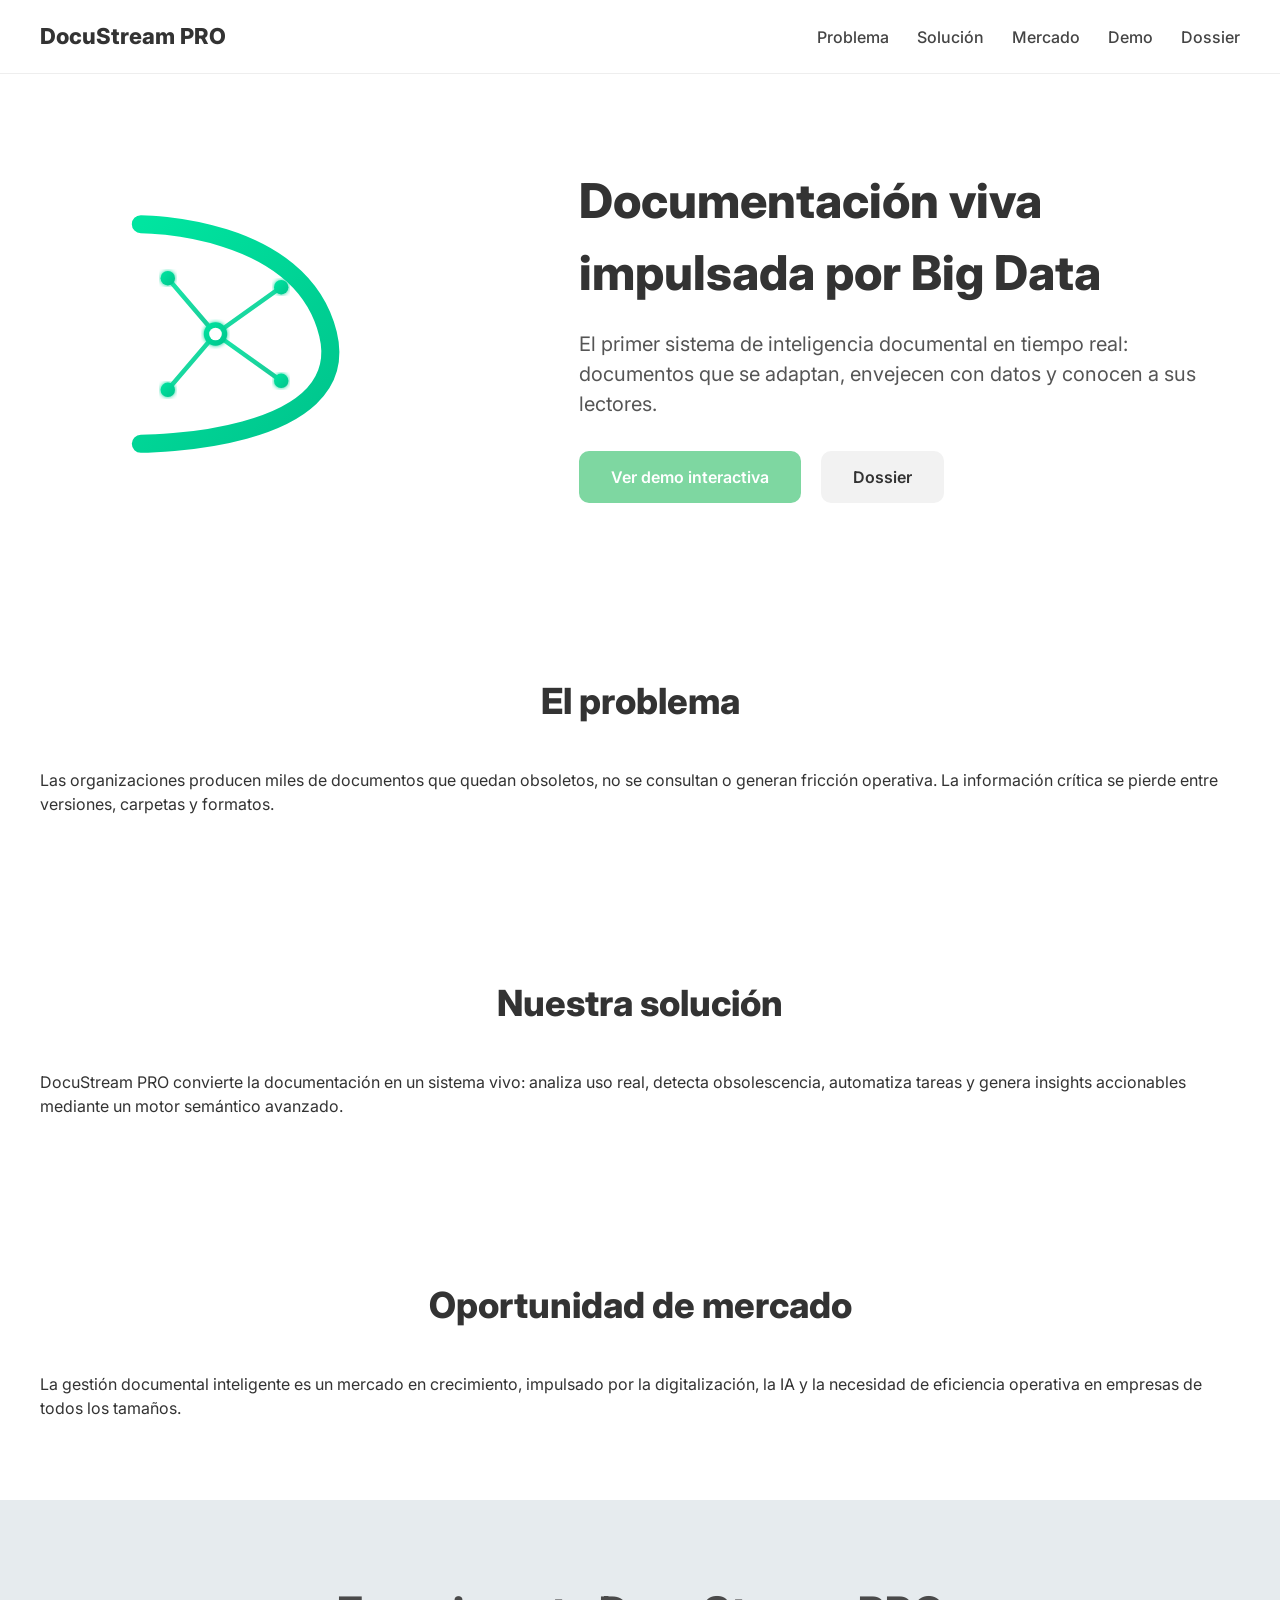
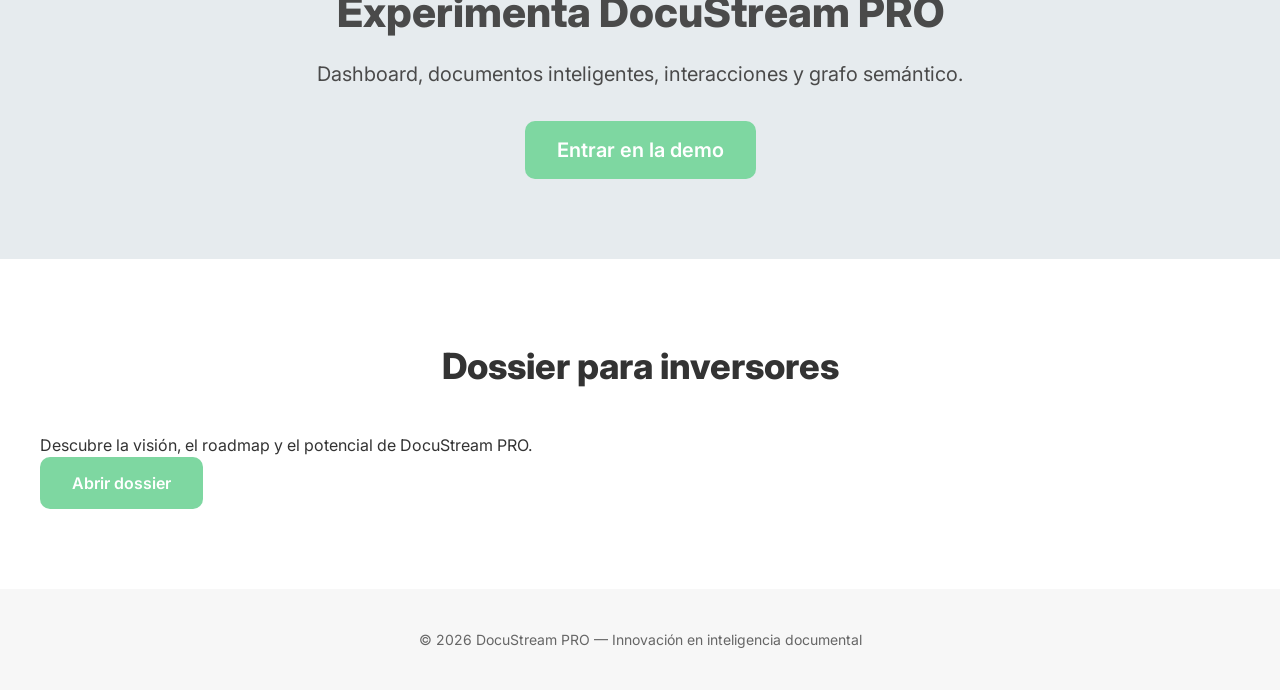
==== index.html @ 363b88bb "Update index.html" ====
<!DOCTYPE html>
<html lang="es">
<head>
    <meta property="og:image" content="https://marisalozan-dev.github.io/docustream-web/assets/images/og-docustream.png">
    <meta property="og:title" content="Documentación viva impulsada por Big Data">
    <meta property="og:description" content="Sistema conceptual que combina Big Data, grafos semánticos y análisis de comportamiento lector.">
    <meta property="og:type" content="website">

    <meta charset="UTF-8">
    <meta name="viewport" content="width=device-width, initial-scale=1.0">
    <title>DocuStream PRO – Inteligencia Documental en Tiempo Real</title>

    <link href="https://fonts.googleapis.com/css2?family=Inter:wght@300;400;500;600;700;800&display=swap" rel="stylesheet">
    <link rel="stylesheet" href="assets/css/style-landing.css">
</head>

<body>

    <!-- ====================== HEADER ====================== -->
    <header class="header">
        <div class="logo">DocuStream PRO</div>
        <nav class="nav">
            <a href="#problema">Problema</a>
            <a href="#solucion">Solución</a>
            <a href="#mercado">Mercado</a>
            <a href="#demo">Demo</a>
            <a href="#dossier">Dossier</a>
        </nav>
    </header>

    <!-- ====================== HERO ====================== -->
    <section class="hero">
        <div class="hero-visual fade-in">
            <img src="assets/images/logo-dark.svg" alt="DocuStream PRO Logo" class="hero-logo">
        </div>
        <div class="hero-content fade-in">
            <h1>Documentación viva impulsada por Big Data</h1>
            <p>
                El primer sistema de inteligencia documental en tiempo real:
                documentos que se adaptan, envejecen con datos y conocen a sus lectores.
            </p>
            <div class="hero-buttons">
                <a href="demo.html" class="btn-primary">Ver demo interactiva</a>
                <a href="dossier.html" class="btn-secondary">Dossier</a>
            </div>
        </div>
    </section>

    <!-- ====================== PROBLEMA ====================== -->
    <section id="problema">
        <h2 class="section-title">El problema</h2>
        <p>
            Las organizaciones producen miles de documentos que quedan obsoletos,
            no se consultan o generan fricción operativa. La información crítica
            se pierde entre versiones, carpetas y formatos.
        </p>
    </section>

    <!-- ====================== SOLUCIÓN ====================== -->
    <section id="solucion">
        <h2 class="section-title">Nuestra solución</h2>
        <p>
            DocuStream PRO convierte la documentación en un sistema vivo:
            analiza uso real, detecta obsolescencia, automatiza tareas y genera
            insights accionables mediante un motor semántico avanzado.
        </p>
    </section>

    <!-- ====================== MERCADO ====================== -->
    <section id="mercado">
        <h2 class="section-title">Oportunidad de mercado</h2>
        <p>
            La gestión documental inteligente es un mercado en crecimiento,
            impulsado por la digitalización, la IA y la necesidad de eficiencia
            operativa en empresas de todos los tamaños.
        </p>
    </section>

    <!-- ====================== CTA ====================== -->
    <section class="cta-pro" id="demo">
        <h2>Experimenta DocuStream PRO</h2>
        <p>Dashboard, documentos inteligentes, interacciones y grafo semántico.</p>
        <a href="demo.html" class="btn-primary">Entrar en la demo</a>
    </section>

    <!-- ====================== DOSSIER ====================== -->
    <section id="dossier">
        <h2 class="section-title">Dossier para inversores</h2>
        <p>Descubre la visión, el roadmap y el potencial de DocuStream PRO.</p>
        <a href="dossier.html" class="btn-primary">Abrir dossier</a>
    </section>

    <!-- ====================== FOOTER ====================== -->
    <footer class="footer">
        © 2026 DocuStream PRO — Innovación en inteligencia documental
    </footer>

</body>
</html>
---- assets/css/style-landing.css ----
/* =========================================================
   RESET + BASE
   ========================================================= */

* {
    margin: 0;
    padding: 0;
    box-sizing: border-box;
}

body {
    font-family: 'Inter', sans-serif;
    color: #333;
    background: #fff;
    line-height: 1.5;
}

img, svg {
    max-width: 100%;
    height: auto;
    display: block;
}

a {
    text-decoration: none;
    color: inherit;
}



/* =========================================================
   HEADER
   ========================================================= */

.header {
    width: 100%;
    padding: 20px 40px;
    display: flex;
    justify-content: space-between;
    align-items: center;
    background: #ffffff;
    position: sticky;
    top: 0;
    z-index: 10;
    border-bottom: 1px solid #eee;
}

.logo {
    font-size: 22px;
    font-weight: 800;
    color: #333;
}

.nav {
    display: flex;
    gap: 28px;
}

.nav a {
    font-size: 16px;
    font-weight: 500;
    color: #444;
    transition: 0.2s ease;
}

.nav a:hover {
    color: #7ED7A1;
}



/* =========================================================
   BOTONES
   ========================================================= */

.btn-primary {
    background: #7ED7A1;
    color: #fff;
    padding: 14px 32px;
    border-radius: 10px;
    font-weight: 600;
    display: inline-block;
    transition: 0.2s ease;
}

.btn-primary:hover {
    background: #6ac48f;
}

.btn-secondary {
    background: #f2f2f2;
    color: #333;
    padding: 14px 32px;
    border-radius: 10px;
    font-weight: 600;
    display: inline-block;
    transition: 0.2s ease;
}

.btn-secondary:hover {
    background: #e6e6e6;
}



/* ========================= HERO ========================= */

.hero {
    display: flex;
    align-items: center;
    justify-content: space-between;
    gap: 60px;
    padding: 80px 40px;
    position: relative;
}

/* LOGO A LA IZQUIERDA */
.hero-visual {
    width: 42%;
    display: flex;
    justify-content: flex-start;
    align-items: center;
}

/* CONTROL DEL TAMAÑO DEL LOGO */
.hero-logo {
    width: 100%;
    max-width: 360px;
    height: auto;
    display: block;
}

/* TEXTO A LA DERECHA */
.hero-content {
    width: 58%;
}

.hero-content h1 {
    font-size: 48px;
    font-weight: 800;
    margin-bottom: 20px;
}

.hero-content p {
    font-size: 20px;
    margin-bottom: 32px;
    color: #555;
}

.hero-buttons {
    display: flex;
    gap: 20px;
}

/* ========================= FADE-IN SUAVE ========================= */

.fade-in {
    opacity: 0;
    transform: translateY(20px);
    animation: fadeInUp 1.2s ease-out forwards;
}

@keyframes fadeInUp {
    to {
        opacity: 1;
        transform: translateY(0);
    }
}

/* ========================= RESPONSIVE ========================= */

@media (max-width: 900px) {
    .hero {
        flex-direction: column;
        text-align: center;
        gap: 40px;
    }

    .hero-visual,
    .hero-content {
        width: 100%;
    }

    .hero-logo {
        max-width: 260px;
        margin: 0 auto;
    }
}


/* ========================= FADE-IN SUAVE ========================= */

.fade-in {
    opacity: 0;
    transform: translateY(20px);
    animation: fadeInUp 1.2s ease-out forwards;
}

@keyframes fadeInUp {
    to {
        opacity: 1;
        transform: translateY(0);
    }
}

/* ========================= RESPONSIVE ========================= */

@media (max-width: 900px) {
    .hero {
        flex-direction: column;
        text-align: center;
        gap: 40px;
    }

    .hero-visual,
    .hero-content {
        width: 100%;
    }

    .hero-logo {
        max-width: 260px;
        margin: 0 auto;
    }
}


/* ========================= FADE-IN SUAVE ========================= */

.fade-in {
    opacity: 0;
    transform: translateY(20px);
    animation: fadeInUp 1.2s ease-out forwards;
}

@keyframes fadeInUp {
    to {
        opacity: 1;
        transform: translateY(0);
    }
}

/* ========================= RESPONSIVE ========================= */

@media (max-width: 900px) {
    .hero {
        flex-direction: column;
        text-align: center;
        gap: 40px;
    }

    .hero-visual,
    .hero-content {
        width: 100%;
    }

    .hero-logo {
        max-width: 260px;
        margin: 0 auto;
    }
}




/* =========================================================
   SECCIONES GENERALES
   ========================================================= */

section {
    padding: 80px 40px;
}

.section-title {
    font-size: 36px;
    font-weight: 800;
    text-align: center;
    margin-bottom: 40px;
}



/* =========================================================
   CTA PRO — Sección limpia, centrada y sin solapamientos
   ========================================================= */

.cta-pro {
    text-align: center;
    padding: 80px 20px;
    background: #E6EBEE;
}

.cta-pro h2 {
    font-size: 42px;
    font-weight: 800;
    color: #4A4A4A;
    margin-bottom: 16px;
}

.cta-pro p {
    font-size: 20px;
    color: #4A4A4A;
    margin-bottom: 32px;
    line-height: 1.5;
}

.cta-pro .btn-primary {
    display: inline-block;
    padding: 14px 32px;
    font-size: 20px;
    border-radius: 10px;
    background: #7ED7A1;
    color: #fff;
    font-weight: 600;
}

.cta-pro .btn-primary:hover {
    background: #6ac48f;
}



/* =========================================================
   FOOTER
   ========================================================= */

.footer {
    text-align: center;
    padding: 40px;
    background: #f7f7f7;
    color: #666;
    font-size: 14px;
}



/* =========================================================
   RESPONSIVE GENERAL
   ========================================================= */

@media (max-width: 900px) {

    .header {
        padding: 20px;
    }

    .nav {
        gap: 18px;
    }

    .hero {
        flex-direction: column;
        text-align: center;
        gap: 20px;
        padding: 60px 20px;
    }

    .hero-content,
    .hero-visual {
        width: 100%;
    }

    .hero-content h1 {
        font-size: 36px;
    }

    .hero-content p {
        font-size: 18px;
    }

    .hero-buttons {
        flex-direction: column;
        gap: 16px;
    }

    .hero-visual svg {
        max-width: 80%;
        margin: 0 auto;
    }

    section {
        padding: 60px 20px;
    }

    .cta-pro h2 {
        font-size: 34px;
    }

    .cta-pro p {
        font-size: 18px;
    }

    .cta-pro .btn-primary {
        font-size: 18px;
        padding: 12px 28px;
    }
}
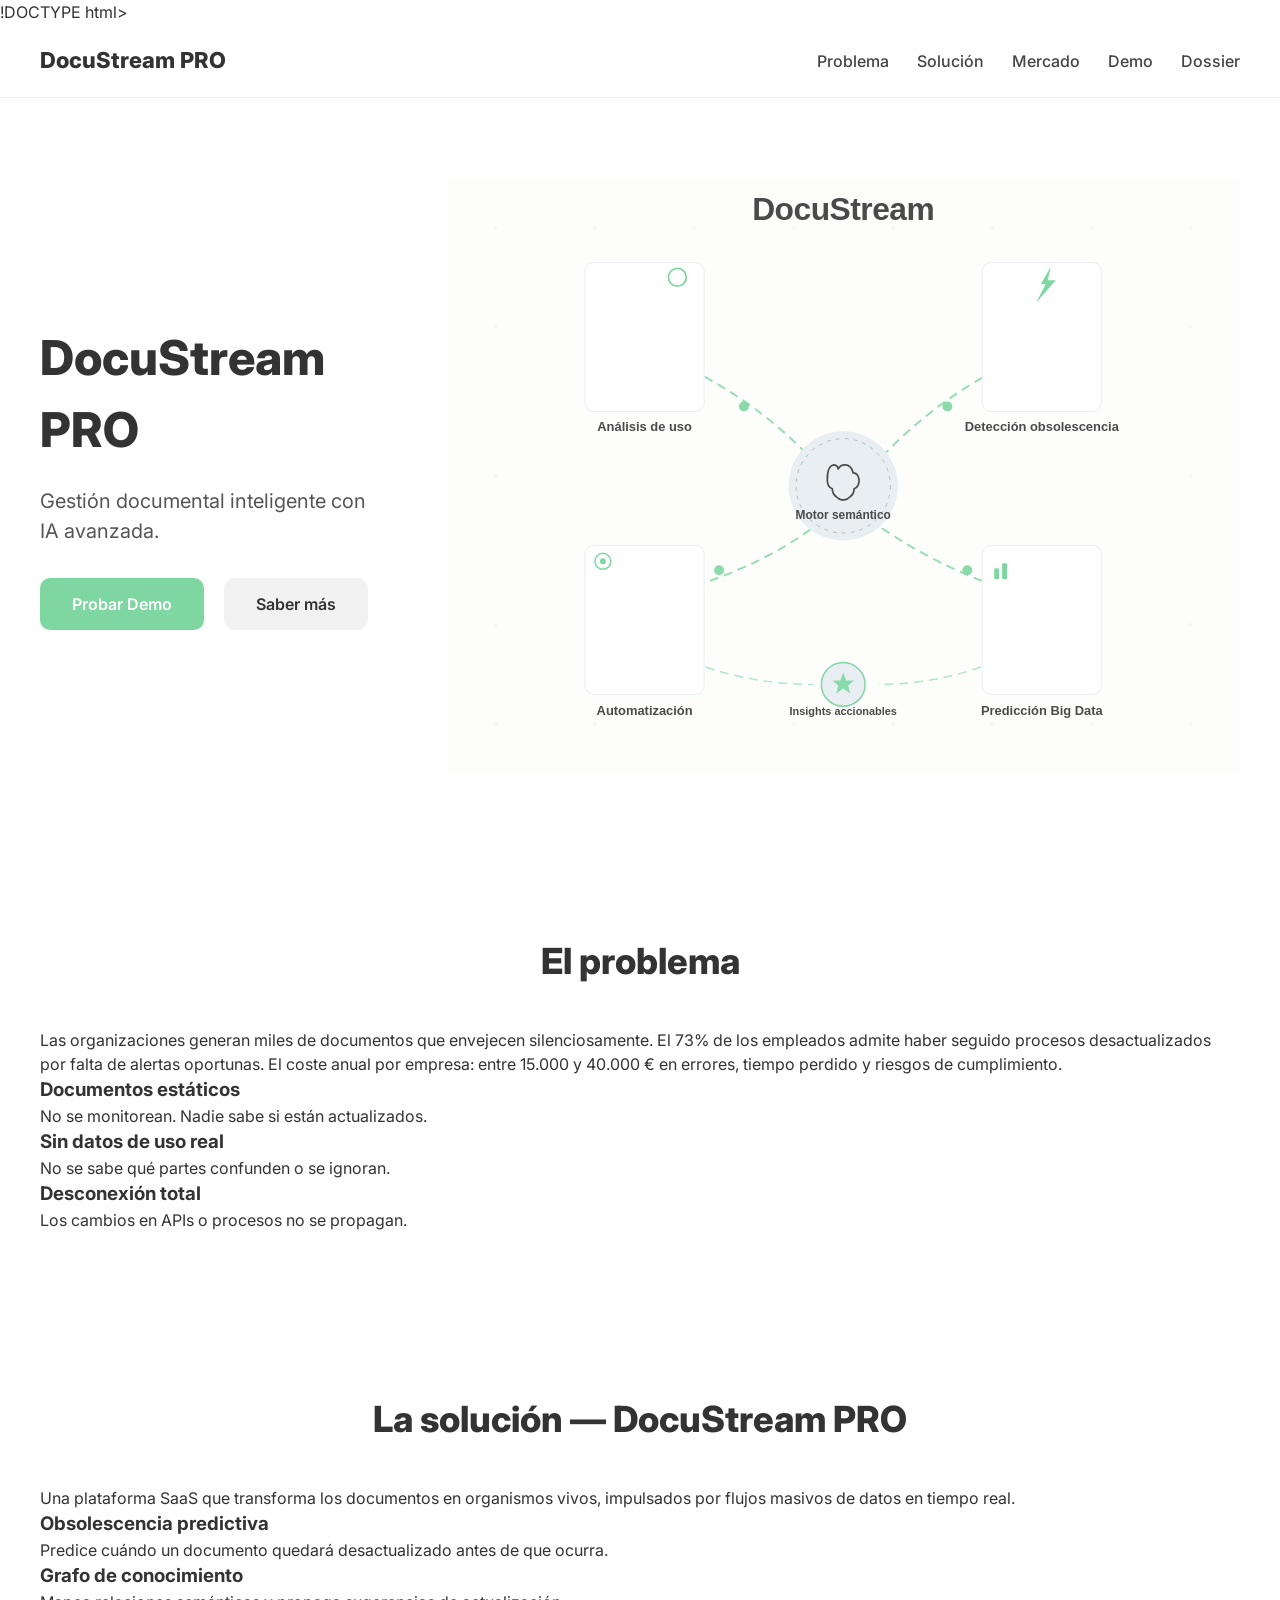
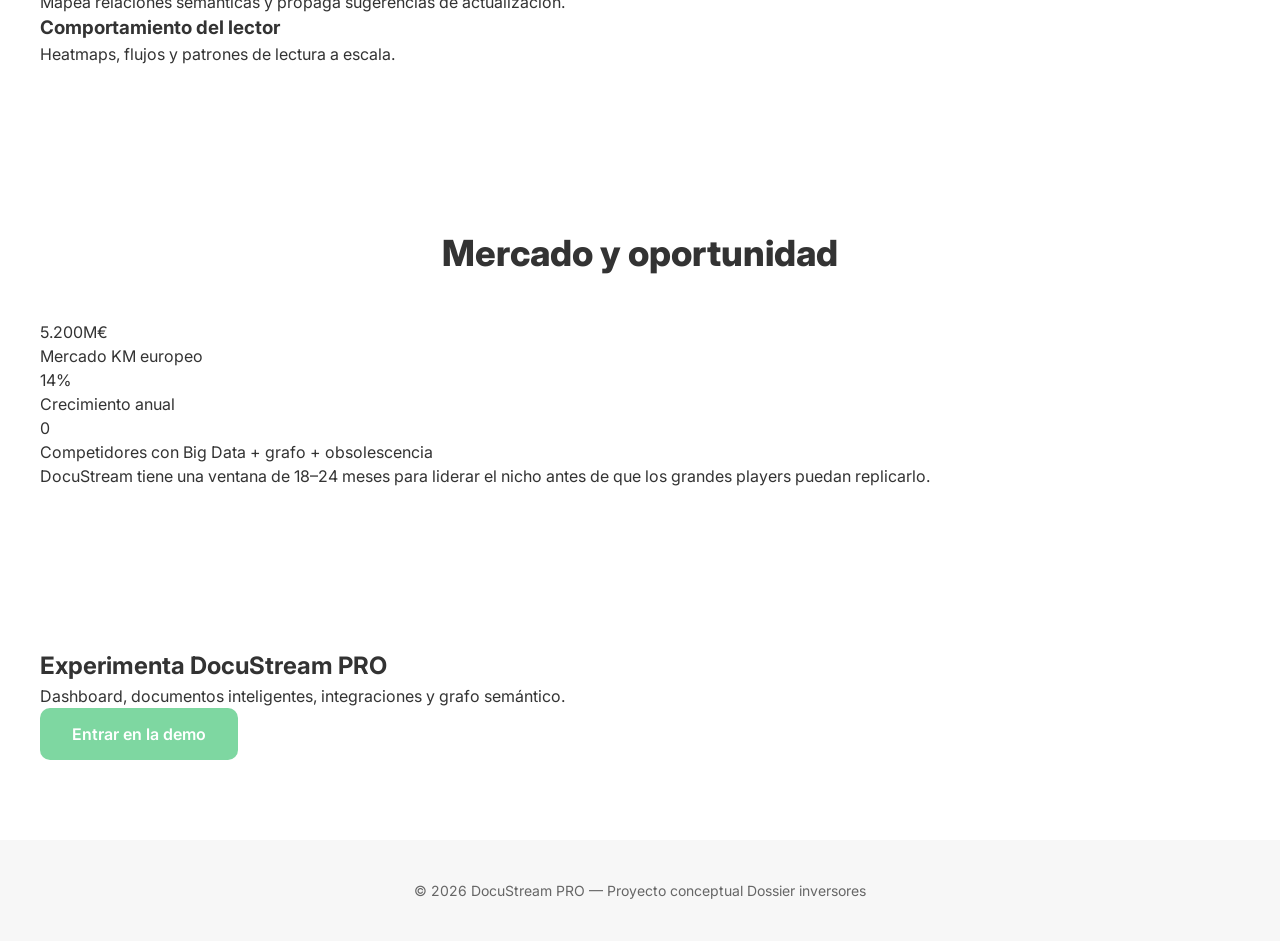
==== commit 24049c67: "Update index.html" ====
--- a/index.html
+++ b/index.html
@@ -1,99 +1,137 @@
-<!DOCTYPE html>
+!DOCTYPE html>
 <html lang="es">
 <head>
+    <meta charset="UTF-8">
+    <meta name="viewport" content="width=device-width, initial-scale=1.0">
     <meta property="og:image" content="https://marisalozan-dev.github.io/docustream-web/assets/images/og-docustream.png">
     <meta property="og:title" content="Documentación viva impulsada por Big Data">
     <meta property="og:description" content="Sistema conceptual que combina Big Data, grafos semánticos y análisis de comportamiento lector.">
     <meta property="og:type" content="website">
-
-    <meta charset="UTF-8">
-    <meta name="viewport" content="width=device-width, initial-scale=1.0">
-    <title>DocuStream PRO – Inteligencia Documental en Tiempo Real</title>
-
-    <link href="https://fonts.googleapis.com/css2?family=Inter:wght@300;400;500;600;700;800&display=swap" rel="stylesheet">
+    <title>DocuStream PRO — Inteligencia Documental en Tiempo Real</title>
     <link rel="stylesheet" href="assets/css/style-landing.css">
+    <link href="https://fonts.googleapis.com/css2?family=Inter:wght@300;400;500;600;700&display=swap" rel="stylesheet">
+    <style>
+        .hero-visual svg { width:100%;height:auto;max-width:700px; }
+        @keyframes dash { to { stroke-dashoffset:-80; } }
+        @keyframes float { 0%,100%{transform:translateY(0)} 50%{transform:translateY(-15px)} }
+        .flow-line { stroke-dasharray:18 12;animation:dash 2s linear infinite; }
+        .floating { animation:float 4s ease-in-out infinite; }
+    </style>
 </head>
-
 <body>
 
-    <!-- ====================== HEADER ====================== -->
-    <header class="header">
-        <div class="logo">DocuStream PRO</div>
-        <nav class="nav">
-            <a href="#problema">Problema</a>
-            <a href="#solucion">Solución</a>
-            <a href="#mercado">Mercado</a>
-            <a href="#demo">Demo</a>
-            <a href="#dossier">Dossier</a>
-        </nav>
-    </header>
+<header class="header">
+    <div class="logo">DocuStream PRO</div>
+    <nav class="nav">
+        <a href="#problema">Problema</a>
+        <a href="#solucion">Solución</a>
+        <a href="#mercado">Mercado</a>
+        <a href="#demo">Demo</a>
+        <a href="dossier.html" class="btn-outline">Dossier</a>
+    </nav>
+</header>
 
-    <!-- ====================== HERO ====================== -->
-    <section class="hero">
-        <div class="hero-visual fade-in">
-            <img src="assets/images/logo-dark.svg" alt="DocuStream PRO Logo" class="hero-logo">
+<section class="hero">
+    <div class="hero-content">
+        <h1>DocuStream PRO</h1>
+        <p class="hero-subtitle">Gestión documental inteligente con IA avanzada.</p>
+        <div class="hero-buttons">
+            <a href="demo.html" class="btn-primary">Probar Demo</a>
+            <a href="#features" class="btn-secondary">Saber más</a>
         </div>
-        <div class="hero-content fade-in">
-            <h1>Documentación viva impulsada por Big Data</h1>
-            <p>
-                El primer sistema de inteligencia documental en tiempo real:
-                documentos que se adaptan, envejecen con datos y conocen a sus lectores.
-            </p>
-            <div class="hero-buttons">
-                <a href="demo.html" class="btn-primary">Ver demo interactiva</a>
-                <a href="dossier.html" class="btn-secondary">Dossier</a>
-            </div>
-        </div>
-    </section>
+    </div>
+    <div class="hero-image">
+        <svg width="1600" height="1200" viewBox="0 0 1600 1200" xmlns="http://www.w3.org/2000/svg" role="img">
+            <title>Flujo Documental Inteligente – DocuStream</title>
+            <rect width="1600" height="1200" fill="#FDFDFB"/>
+            <g opacity=".06">
+                <circle cx="100" cy="100" r="4" fill="#7ED7A1"/><circle cx="300" cy="100" r="4" fill="#7ED7A1"/><circle cx="500" cy="100" r="4" fill="#7ED7A1"/><circle cx="700" cy="100" r="4" fill="#7ED7A1"/><circle cx="900" cy="100" r="4" fill="#7ED7A1"/><circle cx="1100" cy="100" r="4" fill="#7ED7A1"/><circle cx="1300" cy="100" r="4" fill="#7ED7A1"/><circle cx="1500" cy="100" r="4" fill="#7ED7A1"/><circle cx="100" cy="300" r="4" fill="#7ED7A1"/><circle cx="1500" cy="300" r="4" fill="#7ED7A1"/><circle cx="100" cy="600" r="4" fill="#7ED7A1"/><circle cx="1500" cy="600" r="4" fill="#7ED7A1"/><circle cx="100" cy="900" r="4" fill="#7ED7A1"/><circle cx="300" cy="900" r="4" fill="#7ED7A1"/><circle cx="1300" cy="900" r="4" fill="#7ED7A1"/><circle cx="1500" cy="900" r="4" fill="#7ED7A1"/><circle cx="100" cy="1100" r="4" fill="#7ED7A1"/><circle cx="300" cy="1100" r="4" fill="#7ED7A1"/><circle cx="700" cy="1100" r="4" fill="#7ED7A1"/><circle cx="900" cy="1100" r="4" fill="#7ED7A1"/><circle cx="1100" cy="1100" r="4" fill="#7ED7A1"/><circle cx="1300" cy="1100" r="4" fill="#7ED7A1"/><circle cx="1500" cy="1100" r="4" fill="#7ED7A1"/>
+            </g>
+            <style>
+                @keyframes dash{to{stroke-dashoffset:-80}}
+                @keyframes float1{0%,100%{transform:translateY(0)}50%{transform:translateY(-16px)}}
+                @keyframes float2{0%,100%{transform:translateY(0)}50%{transform:translateY(-12px)}}
+                @keyframes float3{0%,100%{transform:translateY(0)}50%{transform:translateY(-20px)}}
+                @keyframes pulse{0%,100%{opacity:.65}50%{opacity:1}}
+                .flow{stroke-dasharray:18 12;animation:dash 2s linear infinite}
+                .flow2{stroke-dasharray:18 12;animation:dash 2.8s linear infinite}
+                .d1{animation:float1 3.8s ease-in-out infinite}
+                .d2{animation:float2 4.4s ease-in-out infinite 0.6s}
+                .d3{animation:float3 3.2s ease-in-out infinite 1.2s}
+                .d4{animation:float2 5s ease-in-out infinite 0.3s}
+                .d5{animation:float1 4.1s ease-in-out infinite 1.8s}
+                .pulse{animation:pulse 2.4s ease-in-out infinite}
+            </style>
+            <path class="flow" fill="none" stroke="#7ED7A1" stroke-width="4" opacity=".8" d="M 440 360 Q 620 440 740 570"/>
+            <path class="flow" fill="none" stroke="#7ED7A1" stroke-width="4" opacity=".8" d="M 1160 360 Q 990 440 870 570"/>
+            <path class="flow" fill="none" stroke="#7ED7A1" stroke-width="4" opacity=".8" d="M 780 670 Q 660 780 440 840"/>
+            <path class="flow" fill="none" stroke="#7ED7A1" stroke-width="4" opacity=".8" d="M 830 670 Q 970 780 1160 840"/>
+            <path class="flow2" fill="none" stroke="#7ED7A1" stroke-width="3" opacity=".6" d="M 440 950 Q 580 1020 740 1020"/>
+            <path class="flow2" fill="none" stroke="#7ED7A1" stroke-width="3" opacity=".6" d="M 1160 950 Q 1020 1020 870 1020"/>
+            <circle class="pulse" cx="600" cy="460" r="10" fill="#7ED7A1" opacity=".9"/>
+            <circle class="pulse" cx="1010" cy="460" r="10" fill="#7ED7A1" opacity=".9" style="animation-delay:.5s"/>
+            <circle class="pulse" cx="550" cy="790" r="10" fill="#7ED7A1" opacity=".9" style="animation-delay:1s"/>
+            <circle class="pulse" cx="1050" cy="790" r="10" fill="#7ED7A1" opacity=".9" style="animation-delay:1.5s"/>
+            <g class="d2"><circle cx="800" cy="620" r="110" fill="#E9EEF2"/><circle cx="800" cy="620" r="95" fill="none" stroke="#4A4A4A" stroke-width="2" stroke-dasharray="8 10" opacity=".3"/><path d="M768 608 Q768 580 780 578 Q788 578 790 586 Q794 578 804 578 Q816 578 820 594 Q830 594 832 608 Q832 622 822 626 Q822 636 814 642 Q806 650 800 648 Q794 650 786 642 Q778 636 778 626 Q768 622 768 608Z" fill="none" stroke="#4A4A4A" stroke-width="3.5" stroke-linejoin="round"/><text font-family="sans-serif" font-size="24" font-weight="600" fill="#4A4A4A" text-anchor="middle" x="800" y="686">Motor semántico</text></g>
+            <g class="d2" style="animation-delay:.8s"><circle cx="800" cy="1020" r="44" fill="#E9EEF2" stroke="#7ED7A1" stroke-width="3"/><polygon points="800,996 806,1012 822,1012 810,1022 814,1038 800,1028 786,1038 790,1022 778,1012 794,1012" fill="#7ED7A1" opacity=".9"/><text font-family="sans-serif" font-size="22" font-weight="600" fill="#4A4A4A" text-anchor="middle" x="800" y="1082">Insights accionables</text></g>
+            <g class="d1"><rect x="280" y="170" width="240" height="300" rx="18" fill="#ffffff" stroke="#E9EEF2" stroke-width="2"/><circle cx="466" cy="200" r="18" fill="none" stroke="#7ED7A1" stroke-width="3.5"/><text font-family="sans-serif" font-size="26" font-weight="600" fill="#4A4A4A" text-anchor="middle" x="400" y="510">Análisis de uso</text></g>
+            <g class="d3"><rect x="1080" y="170" width="240" height="300" rx="18" fill="#ffffff" stroke="#E9EEF2" stroke-width="2"/><polygon points="1218,178 1198,214 1208,214 1188,252 1228,206 1212,206" fill="#7ED7A1"/><text font-family="sans-serif" font-size="26" font-weight="600" fill="#4A4A4A" text-anchor="middle" x="1200" y="510">Detección obsolescencia</text></g>
+            <g class="d4"><rect x="280" y="740" width="240" height="300" rx="18" fill="#ffffff" stroke="#E9EEF2" stroke-width="2"/><circle cx="316" cy="772" r="16" fill="none" stroke="#7ED7A1" stroke-width="3"/><circle cx="316" cy="772" r="6" fill="#7ED7A1"/><text font-family="sans-serif" font-size="26" font-weight="600" fill="#4A4A4A" text-anchor="middle" x="400" y="1082">Automatización</text></g>
+            <g class="d5"><rect x="1080" y="740" width="240" height="300" rx="18" fill="#ffffff" stroke="#E9EEF2" stroke-width="2"/><rect x="1104" y="786" width="10" height="22" rx="3" fill="#7ED7A1"/><rect x="1120" y="776" width="10" height="32" rx="3" fill="#7ED7A1"/><text font-family="sans-serif" font-size="26" font-weight="600" fill="#4A4A4A" text-anchor="middle" x="1200" y="1082">Predicción Big Data</text></g>
+            <text font-family="sans-serif" font-size="64" font-weight="800" fill="#4A4A4A" text-anchor="middle" x="800" y="84" letter-spacing="-1">DocuStream</text>
+        </svg>
+    </div>
+</section>
 
-    <!-- ====================== PROBLEMA ====================== -->
-    <section id="problema">
-        <h2 class="section-title">El problema</h2>
-        <p>
-            Las organizaciones producen miles de documentos que quedan obsoletos,
-            no se consultan o generan fricción operativa. La información crítica
-            se pierde entre versiones, carpetas y formatos.
-        </p>
-    </section>
+<section id="problema" class="section">
+    <h2 class="section-title">El problema</h2>
+    <p class="section-text">
+        Las organizaciones generan miles de documentos que envejecen silenciosamente.
+        El 73% de los empleados admite haber seguido procesos desactualizados por falta de alertas oportunas.
+        El coste anual por empresa: entre 15.000 y 40.000 € en errores, tiempo perdido y riesgos de cumplimiento.
+    </p>
+    <div class="cards-3">
+        <div class="card"><h3>Documentos estáticos</h3><p>No se monitorean. Nadie sabe si están actualizados.</p></div>
+        <div class="card"><h3>Sin datos de uso real</h3><p>No se sabe qué partes confunden o se ignoran.</p></div>
+        <div class="card"><h3>Desconexión total</h3><p>Los cambios en APIs o procesos no se propagan.</p></div>
+    </div>
+</section>
 
-    <!-- ====================== SOLUCIÓN ====================== -->
-    <section id="solucion">
-        <h2 class="section-title">Nuestra solución</h2>
-        <p>
-            DocuStream PRO convierte la documentación en un sistema vivo:
-            analiza uso real, detecta obsolescencia, automatiza tareas y genera
-            insights accionables mediante un motor semántico avanzado.
-        </p>
-    </section>
+<section id="solucion" class="section alt">
+    <h2 class="section-title">La solución — DocuStream PRO</h2>
+    <p class="section-text">
+        Una plataforma SaaS que transforma los documentos en organismos vivos,
+        impulsados por flujos masivos de datos en tiempo real.
+    </p>
+    <div class="cards-3">
+        <div class="card"><h3>Obsolescencia predictiva</h3><p>Predice cuándo un documento quedará desactualizado antes de que ocurra.</p></div>
+        <div class="card"><h3>Grafo de conocimiento</h3><p>Mapea relaciones semánticas y propaga sugerencias de actualización.</p></div>
+        <div class="card"><h3>Comportamiento del lector</h3><p>Heatmaps, flujos y patrones de lectura a escala.</p></div>
+    </div>
+</section>
 
-    <!-- ====================== MERCADO ====================== -->
-    <section id="mercado">
-        <h2 class="section-title">Oportunidad de mercado</h2>
-        <p>
-            La gestión documental inteligente es un mercado en crecimiento,
-            impulsado por la digitalización, la IA y la necesidad de eficiencia
-            operativa en empresas de todos los tamaños.
-        </p>
-    </section>
+<section id="mercado" class="section">
+    <h2 class="section-title">Mercado y oportunidad</h2>
+    <div class="metrics">
+        <div class="metric"><div class="metric-value">5.200M€</div><div class="metric-label">Mercado KM europeo</div></div>
+        <div class="metric"><div class="metric-value">14%</div><div class="metric-label">Crecimiento anual</div></div>
+        <div class="metric"><div class="metric-value">0</div><div class="metric-label">Competidores con Big Data + grafo + obsolescencia</div></div>
+    </div>
+    <p class="section-text">
+        DocuStream tiene una ventana de 18–24 meses para liderar el nicho antes de que los grandes players puedan replicarlo.
+    </p>
+</section>
 
-    <!-- ====================== CTA ====================== -->
-    <section class="cta-pro" id="demo">
-        <h2>Experimenta DocuStream PRO</h2>
-        <p>Dashboard, documentos inteligentes, interacciones y grafo semántico.</p>
-        <a href="demo.html" class="btn-primary">Entrar en la demo</a>
-    </section>
+<section id="demo" class="cta">
+    <h2>Experimenta DocuStream PRO</h2>
+    <p>Dashboard, documentos inteligentes, integraciones y grafo semántico.</p>
+    <a href="demo.html" class="btn-primary">Entrar en la demo</a>
+</section>
 
-    <!-- ====================== DOSSIER ====================== -->
-    <section id="dossier">
-        <h2 class="section-title">Dossier para inversores</h2>
-        <p>Descubre la visión, el roadmap y el potencial de DocuStream PRO.</p>
-        <a href="dossier.html" class="btn-primary">Abrir dossier</a>
-    </section>
-
-    <!-- ====================== FOOTER ====================== -->
-    <footer class="footer">
-        © 2026 DocuStream PRO — Innovación en inteligencia documental
-    </footer>
+<footer class="footer">
+    <span>© 2026 DocuStream PRO — Proyecto conceptual</span>
+    <a href="dossier.html">Dossier inversores</a>
+</footer>
 
 </body>
 </html>
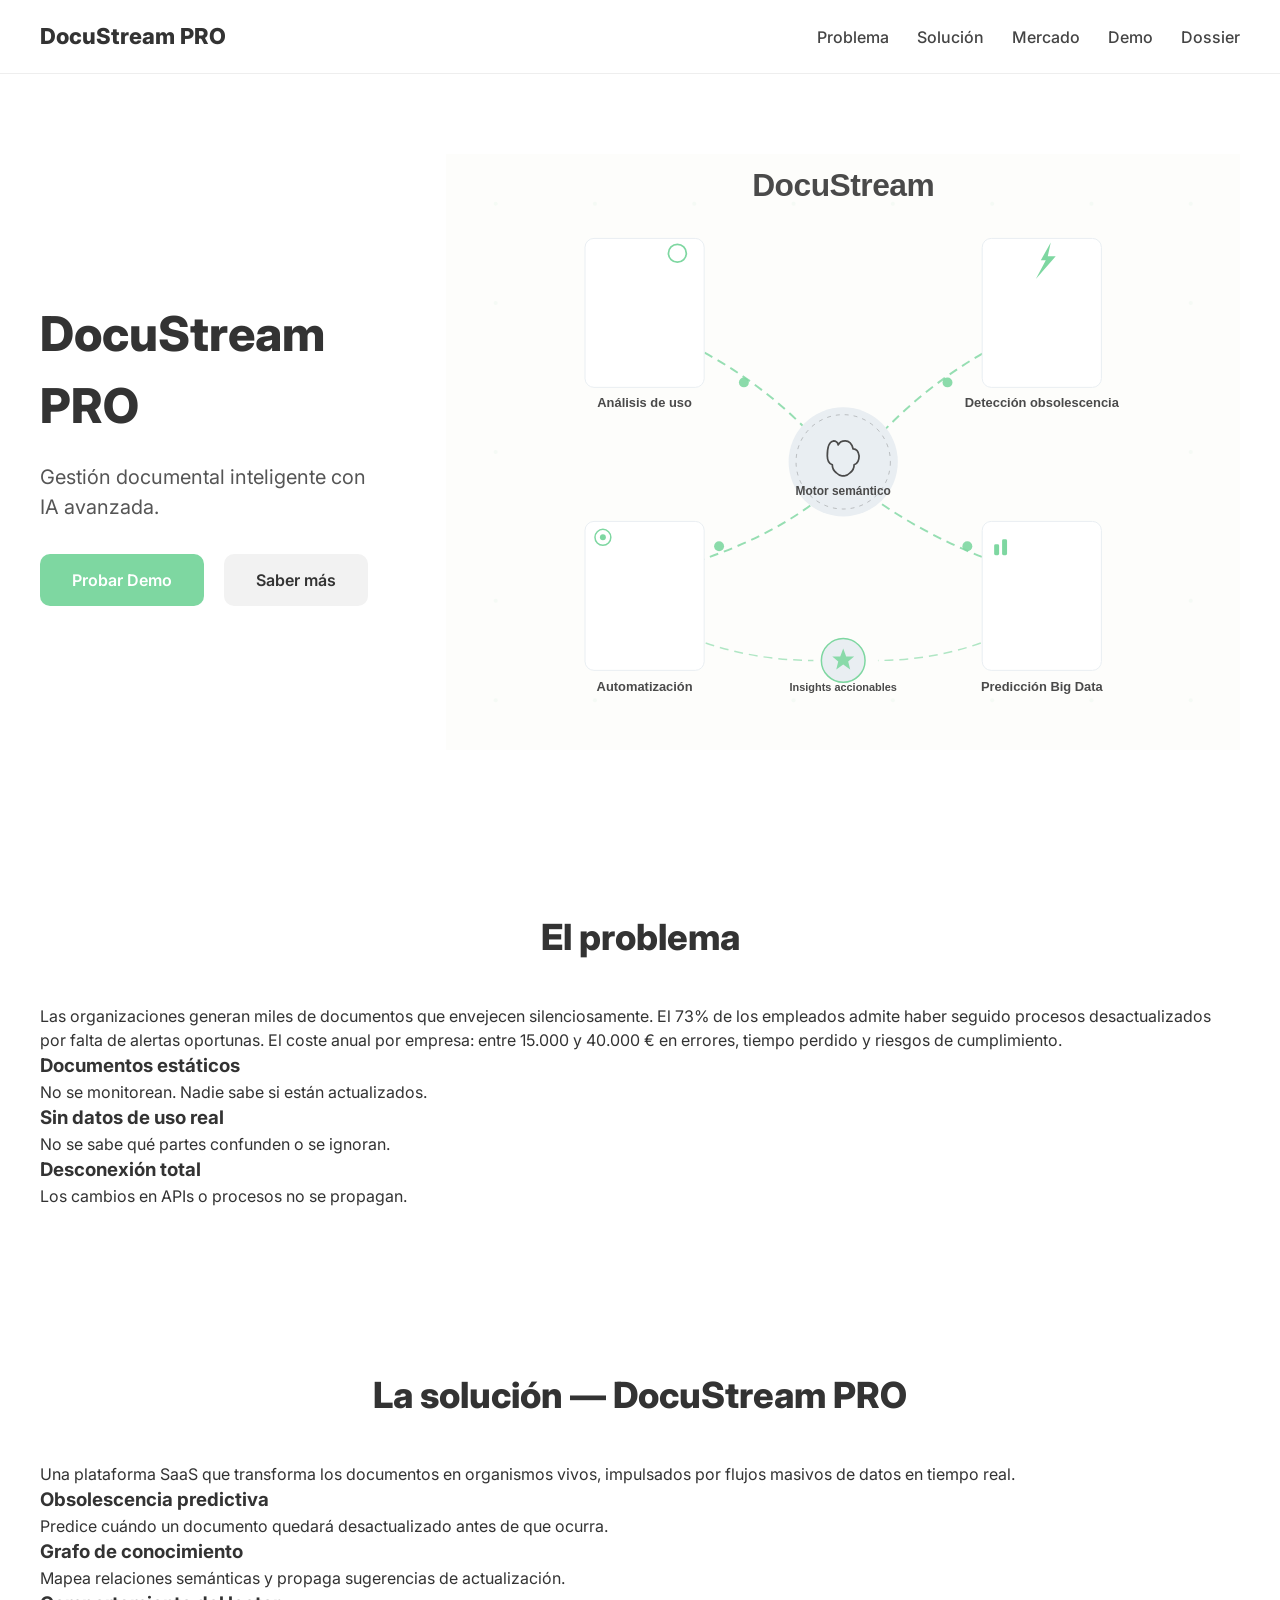
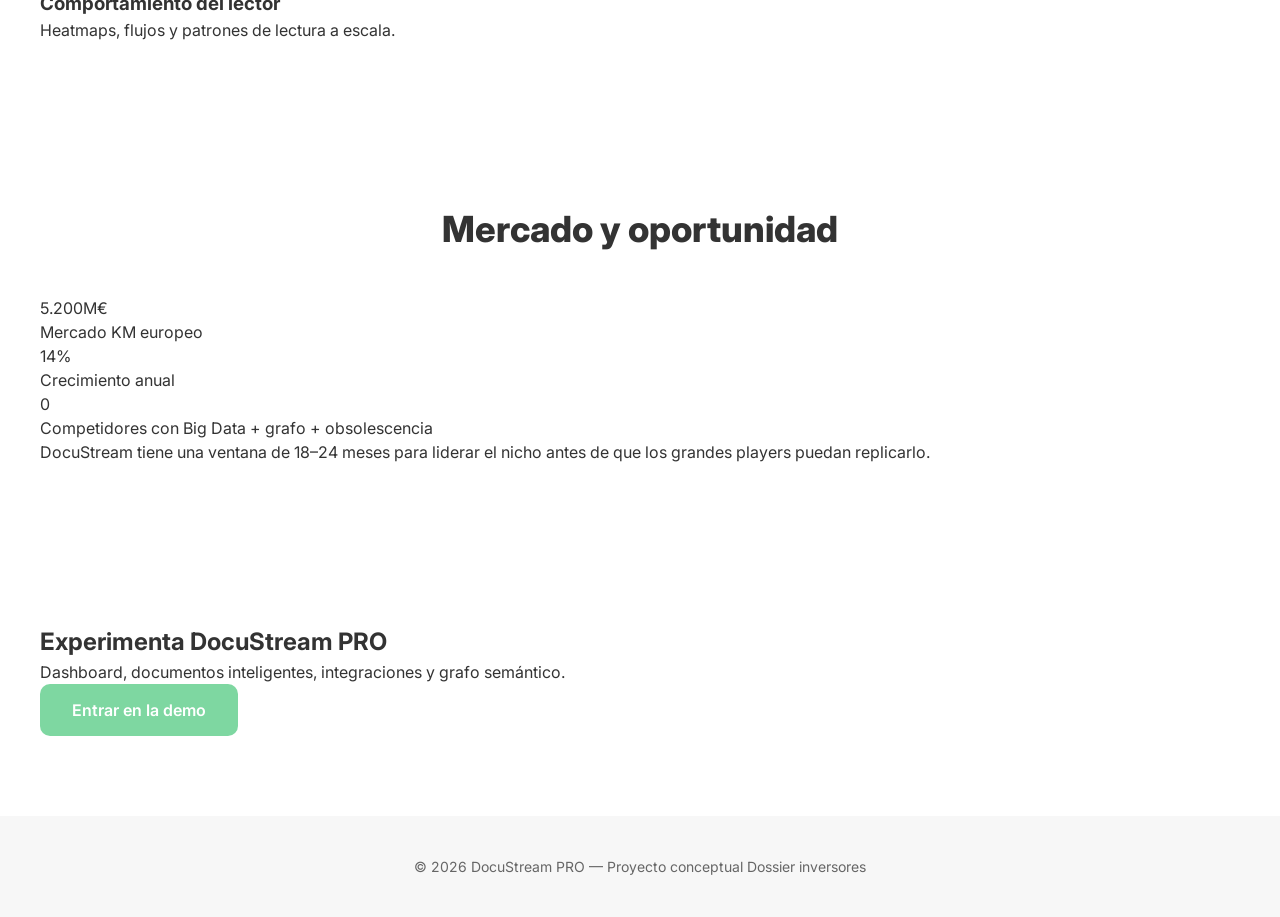
==== commit b941ceac: "Update index.html" ====
--- a/index.html
+++ b/index.html
@@ -1,37 +1,33 @@
-!DOCTYPE html>
+<!DOCTYPE html>
 <html lang="es">
 <head>
     <meta charset="UTF-8">
     <meta name="viewport" content="width=device-width, initial-scale=1.0">
-    <meta property="og:image" content="https://marisalozan-dev.github.io/docustream-web/assets/images/og-docustream.png">
-    <meta property="og:title" content="Documentación viva impulsada por Big Data">
-    <meta property="og:description" content="Sistema conceptual que combina Big Data, grafos semánticos y análisis de comportamiento lector.">
-    <meta property="og:type" content="website">
     <title>DocuStream PRO — Inteligencia Documental en Tiempo Real</title>
     <link rel="stylesheet" href="assets/css/style-landing.css">
     <link href="https://fonts.googleapis.com/css2?family=Inter:wght@300;400;500;600;700&display=swap" rel="stylesheet">
     <style>
-        .hero-visual svg { width:100%;height:auto;max-width:700px; }
-        @keyframes dash { to { stroke-dashoffset:-80; } }
-        @keyframes float { 0%,100%{transform:translateY(0)} 50%{transform:translateY(-15px)} }
-        .flow-line { stroke-dasharray:18 12;animation:dash 2s linear infinite; }
-        .floating { animation:float 4s ease-in-out infinite; }
+        /* Estilos necesarios para la animación del SVG integrado */
+        .hero-visual svg { width: 100%; height: auto; max-width: 700px; }
+        @keyframes dash { to { stroke-dashoffset: -80; } }
+        @keyframes float { 0%, 100% { transform: translateY(0); } 50% { transform: translateY(-15px); } }
+        .flow-line { stroke-dasharray: 18 12; animation: dash 2s linear infinite; }
+        .floating { animation: float 4s ease-in-out infinite; }
     </style>
 </head>
 <body>
-
-<header class="header">
-    <div class="logo">DocuStream PRO</div>
-    <nav class="nav">
-        <a href="#problema">Problema</a>
-        <a href="#solucion">Solución</a>
-        <a href="#mercado">Mercado</a>
-        <a href="#demo">Demo</a>
-        <a href="dossier.html" class="btn-outline">Dossier</a>
-    </nav>
-</header>
-
-<section class="hero">
+    <header class="header">
+        <div class="logo">DocuStream PRO</div>
+        <nav class="nav">
+            <a href="#problema">Problema</a>
+            <a href="#solucion">Solución</a>
+            <a href="#mercado">Mercado</a>
+            <a href="#demo">Demo</a>
+            <a href="dossier.html" class="btn-outline">Dossier</a>
+        </nav>
+    </header>
+
+  <section class="hero">
     <div class="hero-content">
         <h1>DocuStream PRO</h1>
         <p class="hero-subtitle">Gestión documental inteligente con IA avanzada.</p>
@@ -40,27 +36,29 @@
             <a href="#features" class="btn-secondary">Saber más</a>
         </div>
     </div>
+
     <div class="hero-image">
         <svg width="1600" height="1200" viewBox="0 0 1600 1200" xmlns="http://www.w3.org/2000/svg" role="img">
             <title>Flujo Documental Inteligente – DocuStream</title>
+            <desc>Ilustración estilo startup de documentos conectados por líneas curvas verde hoja suave con nodos semánticos e iconos de IA - Paleta Fresh Knowledge</desc>
             <rect width="1600" height="1200" fill="#FDFDFB"/>
             <g opacity=".06">
                 <circle cx="100" cy="100" r="4" fill="#7ED7A1"/><circle cx="300" cy="100" r="4" fill="#7ED7A1"/><circle cx="500" cy="100" r="4" fill="#7ED7A1"/><circle cx="700" cy="100" r="4" fill="#7ED7A1"/><circle cx="900" cy="100" r="4" fill="#7ED7A1"/><circle cx="1100" cy="100" r="4" fill="#7ED7A1"/><circle cx="1300" cy="100" r="4" fill="#7ED7A1"/><circle cx="1500" cy="100" r="4" fill="#7ED7A1"/><circle cx="100" cy="300" r="4" fill="#7ED7A1"/><circle cx="1500" cy="300" r="4" fill="#7ED7A1"/><circle cx="100" cy="600" r="4" fill="#7ED7A1"/><circle cx="1500" cy="600" r="4" fill="#7ED7A1"/><circle cx="100" cy="900" r="4" fill="#7ED7A1"/><circle cx="300" cy="900" r="4" fill="#7ED7A1"/><circle cx="1300" cy="900" r="4" fill="#7ED7A1"/><circle cx="1500" cy="900" r="4" fill="#7ED7A1"/><circle cx="100" cy="1100" r="4" fill="#7ED7A1"/><circle cx="300" cy="1100" r="4" fill="#7ED7A1"/><circle cx="700" cy="1100" r="4" fill="#7ED7A1"/><circle cx="900" cy="1100" r="4" fill="#7ED7A1"/><circle cx="1100" cy="1100" r="4" fill="#7ED7A1"/><circle cx="1300" cy="1100" r="4" fill="#7ED7A1"/><circle cx="1500" cy="1100" r="4" fill="#7ED7A1"/>
             </g>
             <style>
-                @keyframes dash{to{stroke-dashoffset:-80}}
-                @keyframes float1{0%,100%{transform:translateY(0)}50%{transform:translateY(-16px)}}
-                @keyframes float2{0%,100%{transform:translateY(0)}50%{transform:translateY(-12px)}}
-                @keyframes float3{0%,100%{transform:translateY(0)}50%{transform:translateY(-20px)}}
-                @keyframes pulse{0%,100%{opacity:.65}50%{opacity:1}}
-                .flow{stroke-dasharray:18 12;animation:dash 2s linear infinite}
-                .flow2{stroke-dasharray:18 12;animation:dash 2.8s linear infinite}
-                .d1{animation:float1 3.8s ease-in-out infinite}
-                .d2{animation:float2 4.4s ease-in-out infinite 0.6s}
-                .d3{animation:float3 3.2s ease-in-out infinite 1.2s}
-                .d4{animation:float2 5s ease-in-out infinite 0.3s}
-                .d5{animation:float1 4.1s ease-in-out infinite 1.8s}
-                .pulse{animation:pulse 2.4s ease-in-out infinite}
+                @keyframes dash { to { stroke-dashoffset: -80; } }
+                @keyframes float1 { 0%,100%{transform:translateY(0)} 50%{transform:translateY(-16px)} }
+                @keyframes float2 { 0%,100%{transform:translateY(0)} 50%{transform:translateY(-12px)} }
+                @keyframes float3 { 0%,100%{transform:translateY(0)} 50%{transform:translateY(-20px)} }
+                @keyframes pulse  { 0%,100%{opacity:.65} 50%{opacity:1} }
+                .flow { stroke-dasharray: 18 12; animation: dash 2s linear infinite; }
+                .flow2 { stroke-dasharray: 18 12; animation: dash 2.8s linear infinite; }
+                .d1 { animation: float1 3.8s ease-in-out infinite; }
+                .d2 { animation: float2 4.4s ease-in-out infinite 0.6s; }
+                .d3 { animation: float3 3.2s ease-in-out infinite 1.2s; }
+                .d4 { animation: float2 5s   ease-in-out infinite 0.3s; }
+                .d5 { animation: float1 4.1s ease-in-out infinite 1.8s; }
+                .pulse { animation: pulse 2.4s ease-in-out infinite; }
             </style>
             <path class="flow" fill="none" stroke="#7ED7A1" stroke-width="4" opacity=".8" d="M 440 360 Q 620 440 740 570"/>
             <path class="flow" fill="none" stroke="#7ED7A1" stroke-width="4" opacity=".8" d="M 1160 360 Q 990 440 870 570"/>
@@ -72,67 +70,122 @@
             <circle class="pulse" cx="1010" cy="460" r="10" fill="#7ED7A1" opacity=".9" style="animation-delay:.5s"/>
             <circle class="pulse" cx="550" cy="790" r="10" fill="#7ED7A1" opacity=".9" style="animation-delay:1s"/>
             <circle class="pulse" cx="1050" cy="790" r="10" fill="#7ED7A1" opacity=".9" style="animation-delay:1.5s"/>
-            <g class="d2"><circle cx="800" cy="620" r="110" fill="#E9EEF2"/><circle cx="800" cy="620" r="95" fill="none" stroke="#4A4A4A" stroke-width="2" stroke-dasharray="8 10" opacity=".3"/><path d="M768 608 Q768 580 780 578 Q788 578 790 586 Q794 578 804 578 Q816 578 820 594 Q830 594 832 608 Q832 622 822 626 Q822 636 814 642 Q806 650 800 648 Q794 650 786 642 Q778 636 778 626 Q768 622 768 608Z" fill="none" stroke="#4A4A4A" stroke-width="3.5" stroke-linejoin="round"/><text font-family="sans-serif" font-size="24" font-weight="600" fill="#4A4A4A" text-anchor="middle" x="800" y="686">Motor semántico</text></g>
-            <g class="d2" style="animation-delay:.8s"><circle cx="800" cy="1020" r="44" fill="#E9EEF2" stroke="#7ED7A1" stroke-width="3"/><polygon points="800,996 806,1012 822,1012 810,1022 814,1038 800,1028 786,1038 790,1022 778,1012 794,1012" fill="#7ED7A1" opacity=".9"/><text font-family="sans-serif" font-size="22" font-weight="600" fill="#4A4A4A" text-anchor="middle" x="800" y="1082">Insights accionables</text></g>
-            <g class="d1"><rect x="280" y="170" width="240" height="300" rx="18" fill="#ffffff" stroke="#E9EEF2" stroke-width="2"/><circle cx="466" cy="200" r="18" fill="none" stroke="#7ED7A1" stroke-width="3.5"/><text font-family="sans-serif" font-size="26" font-weight="600" fill="#4A4A4A" text-anchor="middle" x="400" y="510">Análisis de uso</text></g>
-            <g class="d3"><rect x="1080" y="170" width="240" height="300" rx="18" fill="#ffffff" stroke="#E9EEF2" stroke-width="2"/><polygon points="1218,178 1198,214 1208,214 1188,252 1228,206 1212,206" fill="#7ED7A1"/><text font-family="sans-serif" font-size="26" font-weight="600" fill="#4A4A4A" text-anchor="middle" x="1200" y="510">Detección obsolescencia</text></g>
-            <g class="d4"><rect x="280" y="740" width="240" height="300" rx="18" fill="#ffffff" stroke="#E9EEF2" stroke-width="2"/><circle cx="316" cy="772" r="16" fill="none" stroke="#7ED7A1" stroke-width="3"/><circle cx="316" cy="772" r="6" fill="#7ED7A1"/><text font-family="sans-serif" font-size="26" font-weight="600" fill="#4A4A4A" text-anchor="middle" x="400" y="1082">Automatización</text></g>
-            <g class="d5"><rect x="1080" y="740" width="240" height="300" rx="18" fill="#ffffff" stroke="#E9EEF2" stroke-width="2"/><rect x="1104" y="786" width="10" height="22" rx="3" fill="#7ED7A1"/><rect x="1120" y="776" width="10" height="32" rx="3" fill="#7ED7A1"/><text font-family="sans-serif" font-size="26" font-weight="600" fill="#4A4A4A" text-anchor="middle" x="1200" y="1082">Predicción Big Data</text></g>
+            <g class="d2">
+                <circle cx="800" cy="620" r="110" fill="#E9EEF2"/>
+                <circle cx="800" cy="620" r="95" fill="none" stroke="#4A4A4A" stroke-width="2" stroke-dasharray="8 10" opacity=".3"/>
+                <path d="M768 608 Q768 580 780 578 Q788 578 790 586 Q794 578 804 578 Q816 578 820 594 Q830 594 832 608 Q832 622 822 626 Q822 636 814 642 Q806 650 800 648 Q794 650 786 642 Q778 636 778 626 Q768 622 768 608Z" fill="none" stroke="#4A4A4A" stroke-width="3.5" stroke-linejoin="round"/>
+                <text font-family="sans-serif" font-size="24" font-weight="600" fill="#4A4A4A" text-anchor="middle" x="800" y="686">Motor semántico</text>
+            </g>
+            <g class="d2" style="animation-delay:.8s">
+                <circle cx="800" cy="1020" r="44" fill="#E9EEF2" stroke="#7ED7A1" stroke-width="3"/>
+                <polygon points="800,996 806,1012 822,1012 810,1022 814,1038 800,1028 786,1038 790,1022 778,1012 794,1012" fill="#7ED7A1" opacity=".9"/>
+                <text font-family="sans-serif" font-size="22" font-weight="600" fill="#4A4A4A" text-anchor="middle" x="800" y="1082">Insights accionables</text>
+            </g>
+            <g class="d1">
+                <rect x="280" y="170" width="240" height="300" rx="18" fill="#ffffff" stroke="#E9EEF2" stroke-width="2"/>
+                <circle cx="466" cy="200" r="18" fill="none" stroke="#7ED7A1" stroke-width="3.5"/>
+                <text font-family="sans-serif" font-size="26" font-weight="600" fill="#4A4A4A" text-anchor="middle" x="400" y="510">Análisis de uso</text>
+            </g>
+            <g class="d3">
+                <rect x="1080" y="170" width="240" height="300" rx="18" fill="#ffffff" stroke="#E9EEF2" stroke-width="2"/>
+                <polygon points="1218,178 1198,214 1208,214 1188,252 1228,206 1212,206" fill="#7ED7A1"/>
+                <text font-family="sans-serif" font-size="26" font-weight="600" fill="#4A4A4A" text-anchor="middle" x="1200" y="510">Detección obsolescencia</text>
+            </g>
+            <g class="d4">
+                <rect x="280" y="740" width="240" height="300" rx="18" fill="#ffffff" stroke="#E9EEF2" stroke-width="2"/>
+                <circle cx="316" cy="772" r="16" fill="none" stroke="#7ED7A1" stroke-width="3"/><circle cx="316" cy="772" r="6" fill="#7ED7A1"/>
+                <text font-family="sans-serif" font-size="26" font-weight="600" fill="#4A4A4A" text-anchor="middle" x="400" y="1082">Automatización</text>
+            </g>
+            <g class="d5">
+                <rect x="1080" y="740" width="240" height="300" rx="18" fill="#ffffff" stroke="#E9EEF2" stroke-width="2"/>
+                <rect x="1104" y="786" width="10" height="22" rx="3" fill="#7ED7A1"/><rect x="1120" y="776" width="10" height="32" rx="3" fill="#7ED7A1"/>
+                <text font-family="sans-serif" font-size="26" font-weight="600" fill="#4A4A4A" text-anchor="middle" x="1200" y="1082">Predicción Big Data</text>
+            </g>
             <text font-family="sans-serif" font-size="64" font-weight="800" fill="#4A4A4A" text-anchor="middle" x="800" y="84" letter-spacing="-1">DocuStream</text>
         </svg>
     </div>
 </section>
 
-<section id="problema" class="section">
-    <h2 class="section-title">El problema</h2>
-    <p class="section-text">
-        Las organizaciones generan miles de documentos que envejecen silenciosamente.
-        El 73% de los empleados admite haber seguido procesos desactualizados por falta de alertas oportunas.
-        El coste anual por empresa: entre 15.000 y 40.000 € en errores, tiempo perdido y riesgos de cumplimiento.
-    </p>
-    <div class="cards-3">
-        <div class="card"><h3>Documentos estáticos</h3><p>No se monitorean. Nadie sabe si están actualizados.</p></div>
-        <div class="card"><h3>Sin datos de uso real</h3><p>No se sabe qué partes confunden o se ignoran.</p></div>
-        <div class="card"><h3>Desconexión total</h3><p>Los cambios en APIs o procesos no se propagan.</p></div>
-    </div>
-</section>
-
-<section id="solucion" class="section alt">
-    <h2 class="section-title">La solución — DocuStream PRO</h2>
-    <p class="section-text">
-        Una plataforma SaaS que transforma los documentos en organismos vivos,
-        impulsados por flujos masivos de datos en tiempo real.
-    </p>
-    <div class="cards-3">
-        <div class="card"><h3>Obsolescencia predictiva</h3><p>Predice cuándo un documento quedará desactualizado antes de que ocurra.</p></div>
-        <div class="card"><h3>Grafo de conocimiento</h3><p>Mapea relaciones semánticas y propaga sugerencias de actualización.</p></div>
-        <div class="card"><h3>Comportamiento del lector</h3><p>Heatmaps, flujos y patrones de lectura a escala.</p></div>
-    </div>
-</section>
-
-<section id="mercado" class="section">
-    <h2 class="section-title">Mercado y oportunidad</h2>
-    <div class="metrics">
-        <div class="metric"><div class="metric-value">5.200M€</div><div class="metric-label">Mercado KM europeo</div></div>
-        <div class="metric"><div class="metric-value">14%</div><div class="metric-label">Crecimiento anual</div></div>
-        <div class="metric"><div class="metric-value">0</div><div class="metric-label">Competidores con Big Data + grafo + obsolescencia</div></div>
-    </div>
-    <p class="section-text">
-        DocuStream tiene una ventana de 18–24 meses para liderar el nicho antes de que los grandes players puedan replicarlo.
-    </p>
-</section>
-
-<section id="demo" class="cta">
-    <h2>Experimenta DocuStream PRO</h2>
-    <p>Dashboard, documentos inteligentes, integraciones y grafo semántico.</p>
-    <a href="demo.html" class="btn-primary">Entrar en la demo</a>
-</section>
-
-<footer class="footer">
-    <span>© 2026 DocuStream PRO — Proyecto conceptual</span>
-    <a href="dossier.html">Dossier inversores</a>
-</footer>
-
+    <section id="problema" class="section">
+        <h2 class="section-title">El problema</h2>
+        <p class="section-text">
+            Las organizaciones generan miles de documentos que envejecen silenciosamente.  
+            El 73% de los empleados admite haber seguido procesos desactualizados por falta de alertas oportunas.  
+            El coste anual por empresa: entre 15.000 y 40.000 € en errores, tiempo perdido y riesgos de cumplimiento.
+        </p>
+
+        <div class="cards-3">
+            <div class="card">
+                <h3>Documentos estáticos</h3>
+                <p>No se monitorean. Nadie sabe si están actualizados.</p>
+            </div>
+            <div class="card">
+                <h3>Sin datos de uso real</h3>
+                <p>No se sabe qué partes confunden o se ignoran.</p>
+            </div>
+            <div class="card">
+                <h3>Desconexión total</h3>
+                <p>Los cambios en APIs o procesos no se propagan.</p>
+            </div>
+        </div>
+    </section>
+
+    <section id="solucion" class="section alt">
+        <h2 class="section-title">La solución — DocuStream PRO</h2>
+        <p class="section-text">
+            Una plataforma SaaS que transforma los documentos en organismos vivos,  
+            impulsados por flujos masivos de datos en tiempo real.
+        </p>
+
+        <div class="cards-3">
+            <div class="card">
+                <h3>Obsolescencia predictiva</h3>
+                <p>Predice cuándo un documento quedará desactualizado antes de que ocurra.</p>
+            </div>
+            <div class="card">
+                <h3>Grafo de conocimiento</h3>
+                <p>Mapea relaciones semánticas y propaga sugerencias de actualización.</p>
+            </div>
+            <div class="card">
+                <h3>Comportamiento del lector</h3>
+                <p>Heatmaps, flujos y patrones de lectura a escala.</p>
+            </div>
+        </div>
+    </section>
+
+    <section id="mercado" class="section">
+        <h2 class="section-title">Mercado y oportunidad</h2>
+
+        <div class="metrics">
+            <div class="metric">
+                <div class="metric-value">5.200M€</div>
+                <div class="metric-label">Mercado KM europeo</div>
+            </div>
+            <div class="metric">
+                <div class="metric-value">14%</div>
+                <div class="metric-label">Crecimiento anual</div>
+            </div>
+            <div class="metric">
+                <div class="metric-value">0</div>
+                <div class="metric-label">Competidores con Big Data + grafo + obsolescencia</div>
+            </div>
+        </div>
+
+        <p class="section-text">
+            DocuStream tiene una ventana de 18–24 meses para liderar el nicho antes de que los grandes players puedan replicarlo.
+        </p>
+    </section>
+
+    <section id="demo" class="cta">
+        <h2>Experimenta DocuStream PRO</h2>
+        <p>Dashboard, documentos inteligentes, integraciones y grafo semántico.</p>
+        <a href="demo.html" class="btn-primary">Entrar en la demo</a>
+    </section>
+
+    <footer class="footer">
+        <span>© 2026 DocuStream PRO — Proyecto conceptual</span>
+        <a href="dossier.html">Dossier inversores</a>
+    </footer>
 </body>
 </html>
 
--- a/assets/css/style-landing.css
+++ b/assets/css/style-landing.css
@@ -397,4 +397,3 @@
 
 
 
-
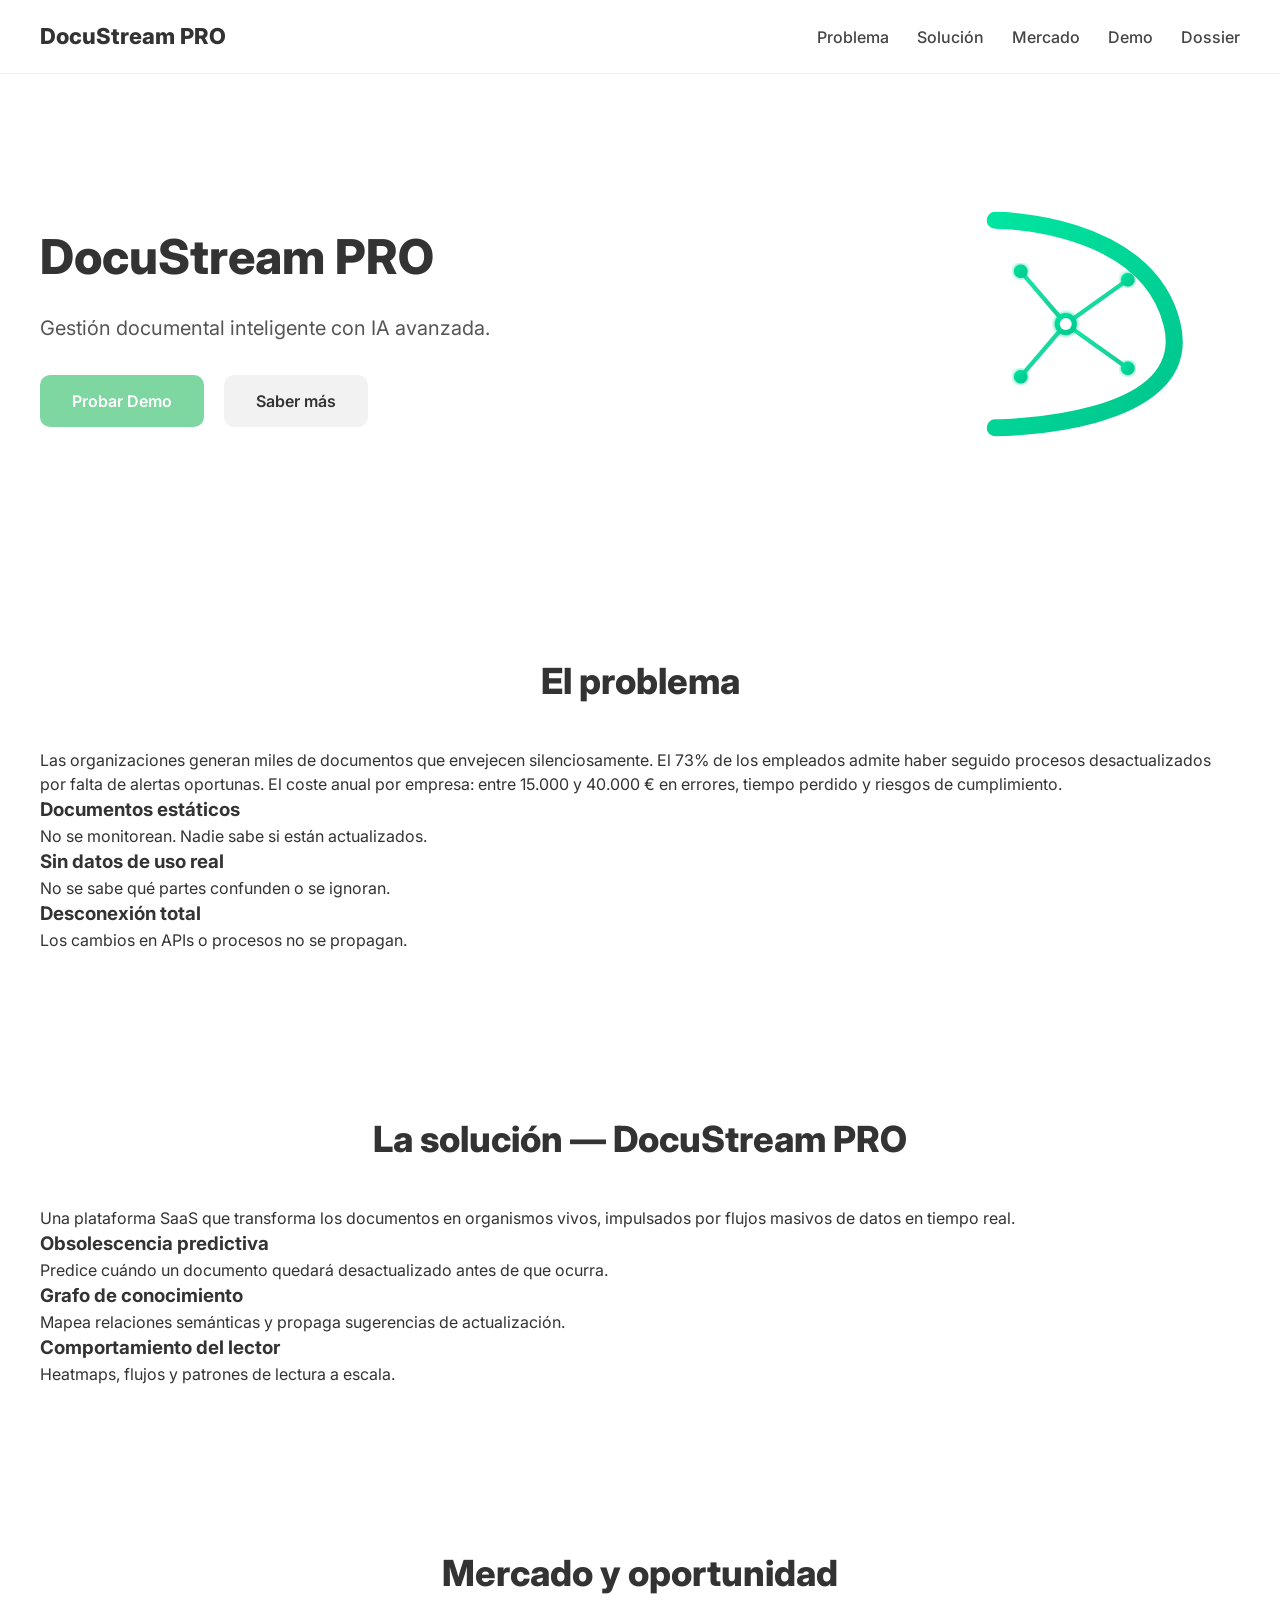
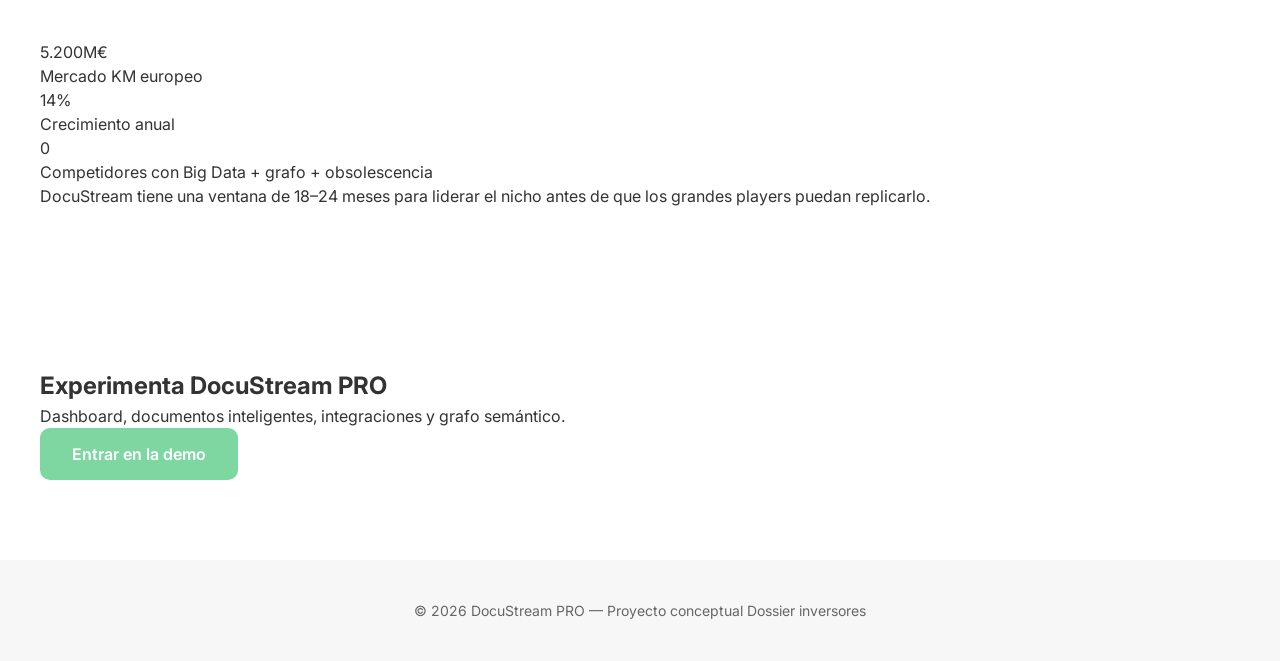
==== commit 2134d10c: "Update index.html" ====
--- a/index.html
+++ b/index.html
@@ -3,31 +3,36 @@
 <head>
     <meta charset="UTF-8">
     <meta name="viewport" content="width=device-width, initial-scale=1.0">
+    <meta property="og:image" content="https://marisalozan-dev.github.io/docustream-web/assets/images/og-docustream.png">
+    <meta property="og:title" content="Documentación viva impulsada por Big Data">
+    <meta property="og:description" content="Sistema conceptual que combina Big Data, grafos semánticos y análisis de comportamiento lector.">
+    <meta property="og:type" content="website">
     <title>DocuStream PRO — Inteligencia Documental en Tiempo Real</title>
     <link rel="stylesheet" href="assets/css/style-landing.css">
     <link href="https://fonts.googleapis.com/css2?family=Inter:wght@300;400;500;600;700&display=swap" rel="stylesheet">
     <style>
-        /* Estilos necesarios para la animación del SVG integrado */
-        .hero-visual svg { width: 100%; height: auto; max-width: 700px; }
-        @keyframes dash { to { stroke-dashoffset: -80; } }
-        @keyframes float { 0%, 100% { transform: translateY(0); } 50% { transform: translateY(-15px); } }
-        .flow-line { stroke-dasharray: 18 12; animation: dash 2s linear infinite; }
-        .floating { animation: float 4s ease-in-out infinite; }
+        .hero-visual svg { width:100%;height:auto;max-width:700px; }
+        @keyframes dash { to { stroke-dashoffset:-80; } }
+        @keyframes float { 0%,100%{transform:translateY(0)} 50%{transform:translateY(-15px)} }
+        .flow-line { stroke-dasharray:18 12;animation:dash 2s linear infinite; }
+        .floating { animation:float 4s ease-in-out infinite; }
     </style>
 </head>
+
 <body>
-    <header class="header">
-        <div class="logo">DocuStream PRO</div>
-        <nav class="nav">
-            <a href="#problema">Problema</a>
-            <a href="#solucion">Solución</a>
-            <a href="#mercado">Mercado</a>
-            <a href="#demo">Demo</a>
-            <a href="dossier.html" class="btn-outline">Dossier</a>
-        </nav>
-    </header>
 
-  <section class="hero">
+<header class="header">
+    <div class="logo">DocuStream PRO</div>
+    <nav class="nav">
+        <a href="#problema">Problema</a>
+        <a href="#solucion">Solución</a>
+        <a href="#mercado">Mercado</a>
+        <a href="#demo">Demo</a>
+        <a href="dossier.html" class="btn-outline">Dossier</a>
+    </nav>
+</header>
+
+<section class="hero">
     <div class="hero-content">
         <h1>DocuStream PRO</h1>
         <p class="hero-subtitle">Gestión documental inteligente con IA avanzada.</p>
@@ -36,156 +41,61 @@
             <a href="#features" class="btn-secondary">Saber más</a>
         </div>
     </div>
-
-    <div class="hero-image">
-        <svg width="1600" height="1200" viewBox="0 0 1600 1200" xmlns="http://www.w3.org/2000/svg" role="img">
-            <title>Flujo Documental Inteligente – DocuStream</title>
-            <desc>Ilustración estilo startup de documentos conectados por líneas curvas verde hoja suave con nodos semánticos e iconos de IA - Paleta Fresh Knowledge</desc>
-            <rect width="1600" height="1200" fill="#FDFDFB"/>
-            <g opacity=".06">
-                <circle cx="100" cy="100" r="4" fill="#7ED7A1"/><circle cx="300" cy="100" r="4" fill="#7ED7A1"/><circle cx="500" cy="100" r="4" fill="#7ED7A1"/><circle cx="700" cy="100" r="4" fill="#7ED7A1"/><circle cx="900" cy="100" r="4" fill="#7ED7A1"/><circle cx="1100" cy="100" r="4" fill="#7ED7A1"/><circle cx="1300" cy="100" r="4" fill="#7ED7A1"/><circle cx="1500" cy="100" r="4" fill="#7ED7A1"/><circle cx="100" cy="300" r="4" fill="#7ED7A1"/><circle cx="1500" cy="300" r="4" fill="#7ED7A1"/><circle cx="100" cy="600" r="4" fill="#7ED7A1"/><circle cx="1500" cy="600" r="4" fill="#7ED7A1"/><circle cx="100" cy="900" r="4" fill="#7ED7A1"/><circle cx="300" cy="900" r="4" fill="#7ED7A1"/><circle cx="1300" cy="900" r="4" fill="#7ED7A1"/><circle cx="1500" cy="900" r="4" fill="#7ED7A1"/><circle cx="100" cy="1100" r="4" fill="#7ED7A1"/><circle cx="300" cy="1100" r="4" fill="#7ED7A1"/><circle cx="700" cy="1100" r="4" fill="#7ED7A1"/><circle cx="900" cy="1100" r="4" fill="#7ED7A1"/><circle cx="1100" cy="1100" r="4" fill="#7ED7A1"/><circle cx="1300" cy="1100" r="4" fill="#7ED7A1"/><circle cx="1500" cy="1100" r="4" fill="#7ED7A1"/>
-            </g>
-            <style>
-                @keyframes dash { to { stroke-dashoffset: -80; } }
-                @keyframes float1 { 0%,100%{transform:translateY(0)} 50%{transform:translateY(-16px)} }
-                @keyframes float2 { 0%,100%{transform:translateY(0)} 50%{transform:translateY(-12px)} }
-                @keyframes float3 { 0%,100%{transform:translateY(0)} 50%{transform:translateY(-20px)} }
-                @keyframes pulse  { 0%,100%{opacity:.65} 50%{opacity:1} }
-                .flow { stroke-dasharray: 18 12; animation: dash 2s linear infinite; }
-                .flow2 { stroke-dasharray: 18 12; animation: dash 2.8s linear infinite; }
-                .d1 { animation: float1 3.8s ease-in-out infinite; }
-                .d2 { animation: float2 4.4s ease-in-out infinite 0.6s; }
-                .d3 { animation: float3 3.2s ease-in-out infinite 1.2s; }
-                .d4 { animation: float2 5s   ease-in-out infinite 0.3s; }
-                .d5 { animation: float1 4.1s ease-in-out infinite 1.8s; }
-                .pulse { animation: pulse 2.4s ease-in-out infinite; }
-            </style>
-            <path class="flow" fill="none" stroke="#7ED7A1" stroke-width="4" opacity=".8" d="M 440 360 Q 620 440 740 570"/>
-            <path class="flow" fill="none" stroke="#7ED7A1" stroke-width="4" opacity=".8" d="M 1160 360 Q 990 440 870 570"/>
-            <path class="flow" fill="none" stroke="#7ED7A1" stroke-width="4" opacity=".8" d="M 780 670 Q 660 780 440 840"/>
-            <path class="flow" fill="none" stroke="#7ED7A1" stroke-width="4" opacity=".8" d="M 830 670 Q 970 780 1160 840"/>
-            <path class="flow2" fill="none" stroke="#7ED7A1" stroke-width="3" opacity=".6" d="M 440 950 Q 580 1020 740 1020"/>
-            <path class="flow2" fill="none" stroke="#7ED7A1" stroke-width="3" opacity=".6" d="M 1160 950 Q 1020 1020 870 1020"/>
-            <circle class="pulse" cx="600" cy="460" r="10" fill="#7ED7A1" opacity=".9"/>
-            <circle class="pulse" cx="1010" cy="460" r="10" fill="#7ED7A1" opacity=".9" style="animation-delay:.5s"/>
-            <circle class="pulse" cx="550" cy="790" r="10" fill="#7ED7A1" opacity=".9" style="animation-delay:1s"/>
-            <circle class="pulse" cx="1050" cy="790" r="10" fill="#7ED7A1" opacity=".9" style="animation-delay:1.5s"/>
-            <g class="d2">
-                <circle cx="800" cy="620" r="110" fill="#E9EEF2"/>
-                <circle cx="800" cy="620" r="95" fill="none" stroke="#4A4A4A" stroke-width="2" stroke-dasharray="8 10" opacity=".3"/>
-                <path d="M768 608 Q768 580 780 578 Q788 578 790 586 Q794 578 804 578 Q816 578 820 594 Q830 594 832 608 Q832 622 822 626 Q822 636 814 642 Q806 650 800 648 Q794 650 786 642 Q778 636 778 626 Q768 622 768 608Z" fill="none" stroke="#4A4A4A" stroke-width="3.5" stroke-linejoin="round"/>
-                <text font-family="sans-serif" font-size="24" font-weight="600" fill="#4A4A4A" text-anchor="middle" x="800" y="686">Motor semántico</text>
-            </g>
-            <g class="d2" style="animation-delay:.8s">
-                <circle cx="800" cy="1020" r="44" fill="#E9EEF2" stroke="#7ED7A1" stroke-width="3"/>
-                <polygon points="800,996 806,1012 822,1012 810,1022 814,1038 800,1028 786,1038 790,1022 778,1012 794,1012" fill="#7ED7A1" opacity=".9"/>
-                <text font-family="sans-serif" font-size="22" font-weight="600" fill="#4A4A4A" text-anchor="middle" x="800" y="1082">Insights accionables</text>
-            </g>
-            <g class="d1">
-                <rect x="280" y="170" width="240" height="300" rx="18" fill="#ffffff" stroke="#E9EEF2" stroke-width="2"/>
-                <circle cx="466" cy="200" r="18" fill="none" stroke="#7ED7A1" stroke-width="3.5"/>
-                <text font-family="sans-serif" font-size="26" font-weight="600" fill="#4A4A4A" text-anchor="middle" x="400" y="510">Análisis de uso</text>
-            </g>
-            <g class="d3">
-                <rect x="1080" y="170" width="240" height="300" rx="18" fill="#ffffff" stroke="#E9EEF2" stroke-width="2"/>
-                <polygon points="1218,178 1198,214 1208,214 1188,252 1228,206 1212,206" fill="#7ED7A1"/>
-                <text font-family="sans-serif" font-size="26" font-weight="600" fill="#4A4A4A" text-anchor="middle" x="1200" y="510">Detección obsolescencia</text>
-            </g>
-            <g class="d4">
-                <rect x="280" y="740" width="240" height="300" rx="18" fill="#ffffff" stroke="#E9EEF2" stroke-width="2"/>
-                <circle cx="316" cy="772" r="16" fill="none" stroke="#7ED7A1" stroke-width="3"/><circle cx="316" cy="772" r="6" fill="#7ED7A1"/>
-                <text font-family="sans-serif" font-size="26" font-weight="600" fill="#4A4A4A" text-anchor="middle" x="400" y="1082">Automatización</text>
-            </g>
-            <g class="d5">
-                <rect x="1080" y="740" width="240" height="300" rx="18" fill="#ffffff" stroke="#E9EEF2" stroke-width="2"/>
-                <rect x="1104" y="786" width="10" height="22" rx="3" fill="#7ED7A1"/><rect x="1120" y="776" width="10" height="32" rx="3" fill="#7ED7A1"/>
-                <text font-family="sans-serif" font-size="26" font-weight="600" fill="#4A4A4A" text-anchor="middle" x="1200" y="1082">Predicción Big Data</text>
-            </g>
-            <text font-family="sans-serif" font-size="64" font-weight="800" fill="#4A4A4A" text-anchor="middle" x="800" y="84" letter-spacing="-1">DocuStream</text>
-        </svg>
+    <div class="hero-image" style="display:flex;align-items:center;justify-content:center">
+        <img src="assets/images/logo-dark.svg" alt="DocuStream PRO Logo" style="width:100%;max-width:340px;height:auto">
     </div>
 </section>
 
-    <section id="problema" class="section">
-        <h2 class="section-title">El problema</h2>
-        <p class="section-text">
-            Las organizaciones generan miles de documentos que envejecen silenciosamente.  
-            El 73% de los empleados admite haber seguido procesos desactualizados por falta de alertas oportunas.  
-            El coste anual por empresa: entre 15.000 y 40.000 € en errores, tiempo perdido y riesgos de cumplimiento.
-        </p>
+<section id="problema" class="section">
+    <h2 class="section-title">El problema</h2>
+    <p class="section-text">
+        Las organizaciones generan miles de documentos que envejecen silenciosamente.
+        El 73% de los empleados admite haber seguido procesos desactualizados por falta de alertas oportunas.
+        El coste anual por empresa: entre 15.000 y 40.000 € en errores, tiempo perdido y riesgos de cumplimiento.
+    </p>
+    <div class="cards-3">
+        <div class="card"><h3>Documentos estáticos</h3><p>No se monitorean. Nadie sabe si están actualizados.</p></div>
+        <div class="card"><h3>Sin datos de uso real</h3><p>No se sabe qué partes confunden o se ignoran.</p></div>
+        <div class="card"><h3>Desconexión total</h3><p>Los cambios en APIs o procesos no se propagan.</p></div>
+    </div>
+</section>
 
-        <div class="cards-3">
-            <div class="card">
-                <h3>Documentos estáticos</h3>
-                <p>No se monitorean. Nadie sabe si están actualizados.</p>
-            </div>
-            <div class="card">
-                <h3>Sin datos de uso real</h3>
-                <p>No se sabe qué partes confunden o se ignoran.</p>
-            </div>
-            <div class="card">
-                <h3>Desconexión total</h3>
-                <p>Los cambios en APIs o procesos no se propagan.</p>
-            </div>
-        </div>
-    </section>
+<section id="solucion" class="section alt">
+    <h2 class="section-title">La solución — DocuStream PRO</h2>
+    <p class="section-text">
+        Una plataforma SaaS que transforma los documentos en organismos vivos,
+        impulsados por flujos masivos de datos en tiempo real.
+    </p>
+    <div class="cards-3">
+        <div class="card"><h3>Obsolescencia predictiva</h3><p>Predice cuándo un documento quedará desactualizado antes de que ocurra.</p></div>
+        <div class="card"><h3>Grafo de conocimiento</h3><p>Mapea relaciones semánticas y propaga sugerencias de actualización.</p></div>
+        <div class="card"><h3>Comportamiento del lector</h3><p>Heatmaps, flujos y patrones de lectura a escala.</p></div>
+    </div>
+</section>
 
-    <section id="solucion" class="section alt">
-        <h2 class="section-title">La solución — DocuStream PRO</h2>
-        <p class="section-text">
-            Una plataforma SaaS que transforma los documentos en organismos vivos,  
-            impulsados por flujos masivos de datos en tiempo real.
-        </p>
+<section id="mercado" class="section">
+    <h2 class="section-title">Mercado y oportunidad</h2>
+    <div class="metrics">
+        <div class="metric"><div class="metric-value">5.200M€</div><div class="metric-label">Mercado KM europeo</div></div>
+        <div class="metric"><div class="metric-value">14%</div><div class="metric-label">Crecimiento anual</div></div>
+        <div class="metric"><div class="metric-value">0</div><div class="metric-label">Competidores con Big Data + grafo + obsolescencia</div></div>
+    </div>
+    <p class="section-text">
+        DocuStream tiene una ventana de 18–24 meses para liderar el nicho antes de que los grandes players puedan replicarlo.
+    </p>
+</section>
 
-        <div class="cards-3">
-            <div class="card">
-                <h3>Obsolescencia predictiva</h3>
-                <p>Predice cuándo un documento quedará desactualizado antes de que ocurra.</p>
-            </div>
-            <div class="card">
-                <h3>Grafo de conocimiento</h3>
-                <p>Mapea relaciones semánticas y propaga sugerencias de actualización.</p>
-            </div>
-            <div class="card">
-                <h3>Comportamiento del lector</h3>
-                <p>Heatmaps, flujos y patrones de lectura a escala.</p>
-            </div>
-        </div>
-    </section>
+<section id="demo" class="cta">
+    <h2>Experimenta DocuStream PRO</h2>
+    <p>Dashboard, documentos inteligentes, integraciones y grafo semántico.</p>
+    <a href="demo.html" class="btn-primary">Entrar en la demo</a>
+</section>
 
-    <section id="mercado" class="section">
-        <h2 class="section-title">Mercado y oportunidad</h2>
+<footer class="footer">
+    <span>© 2026 DocuStream PRO — Proyecto conceptual</span>
+    <a href="dossier.html">Dossier inversores</a>
+</footer>
 
-        <div class="metrics">
-            <div class="metric">
-                <div class="metric-value">5.200M€</div>
-                <div class="metric-label">Mercado KM europeo</div>
-            </div>
-            <div class="metric">
-                <div class="metric-value">14%</div>
-                <div class="metric-label">Crecimiento anual</div>
-            </div>
-            <div class="metric">
-                <div class="metric-value">0</div>
-                <div class="metric-label">Competidores con Big Data + grafo + obsolescencia</div>
-            </div>
-        </div>
-
-        <p class="section-text">
-            DocuStream tiene una ventana de 18–24 meses para liderar el nicho antes de que los grandes players puedan replicarlo.
-        </p>
-    </section>
-
-    <section id="demo" class="cta">
-        <h2>Experimenta DocuStream PRO</h2>
-        <p>Dashboard, documentos inteligentes, integraciones y grafo semántico.</p>
-        <a href="demo.html" class="btn-primary">Entrar en la demo</a>
-    </section>
-
-    <footer class="footer">
-        <span>© 2026 DocuStream PRO — Proyecto conceptual</span>
-        <a href="dossier.html">Dossier inversores</a>
-    </footer>
 </body>
 </html>
 
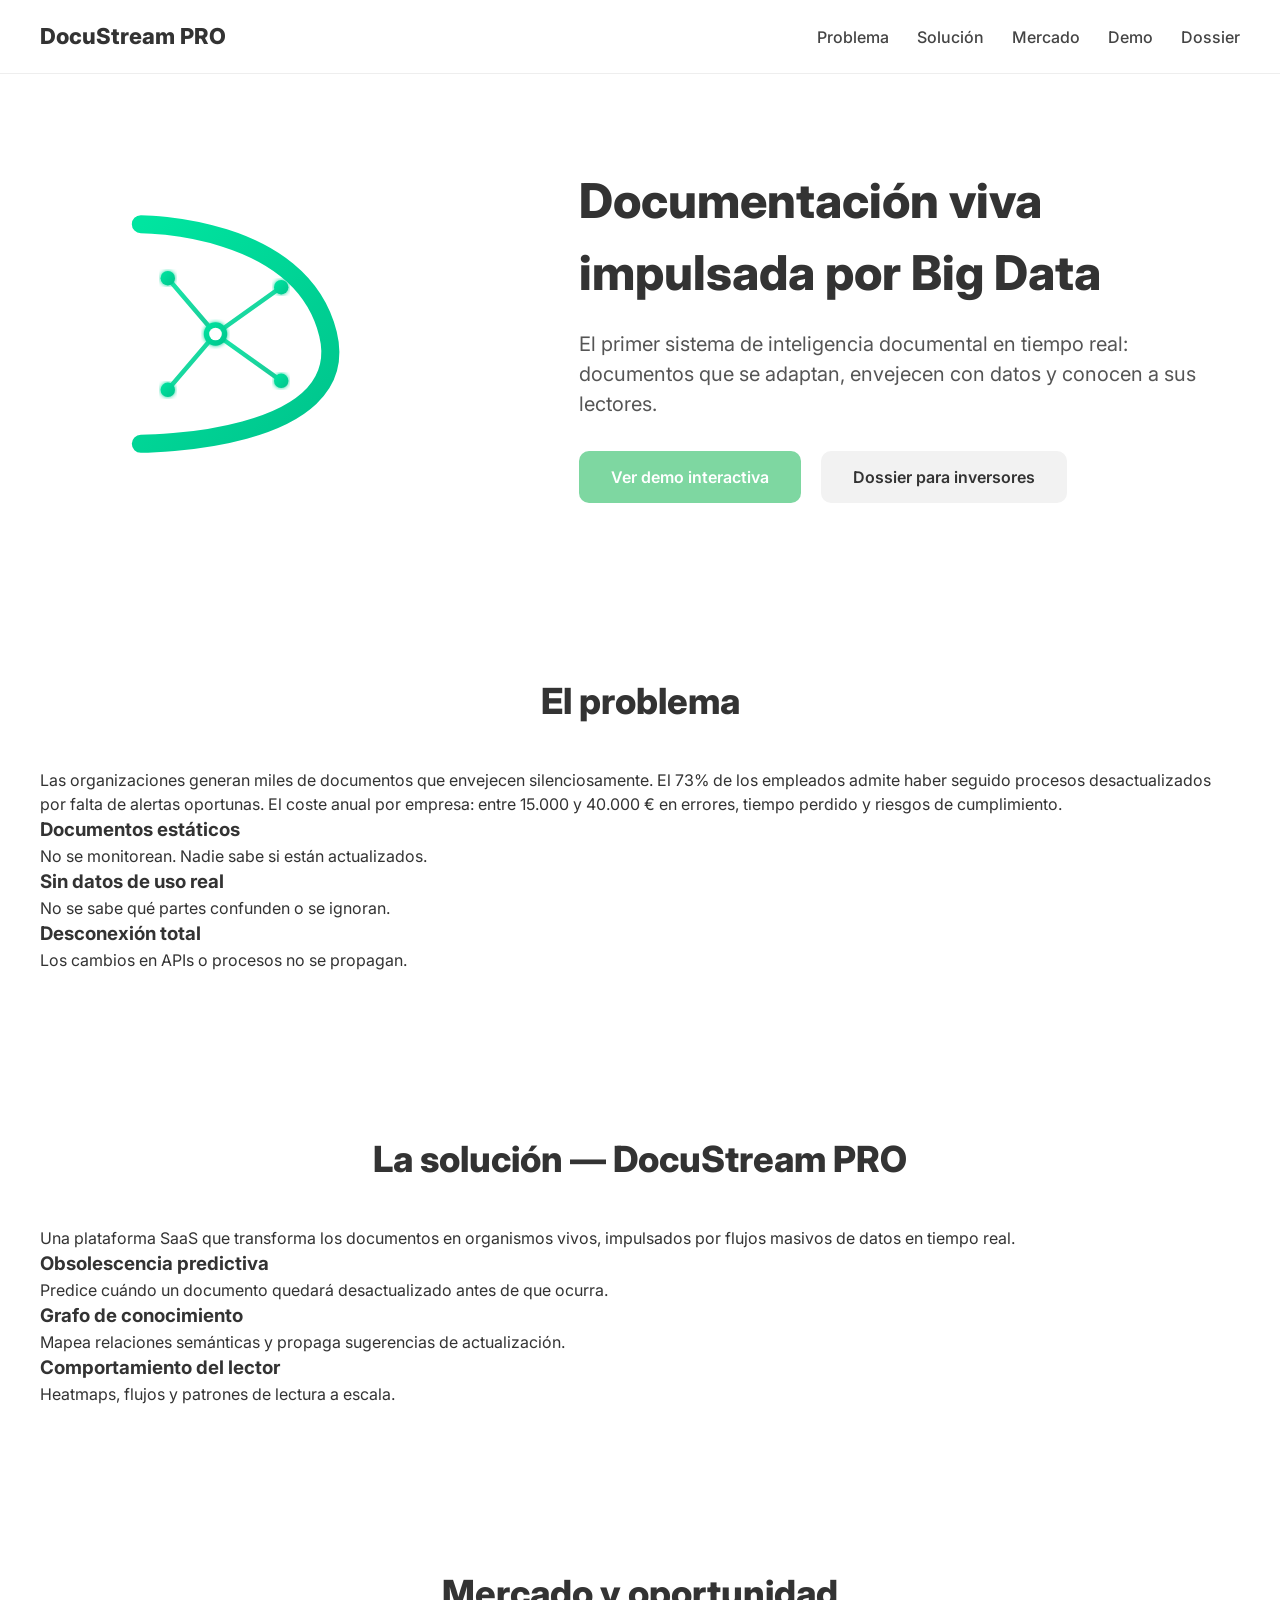
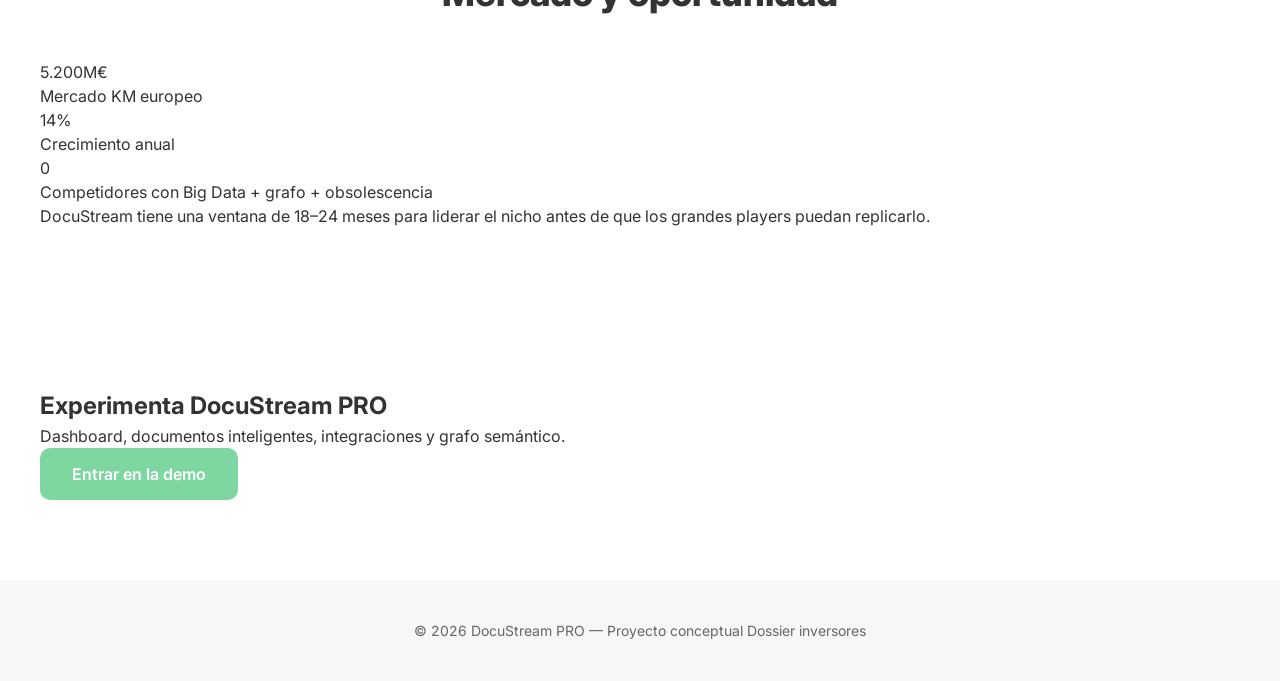
==== commit c48b3981: "Update index.html" ====
--- a/index.html
+++ b/index.html
@@ -33,18 +33,28 @@
 </header>
 
 <section class="hero">
-    <div class="hero-content">
-        <h1>DocuStream PRO</h1>
-        <p class="hero-subtitle">Gestión documental inteligente con IA avanzada.</p>
+
+    <!-- LOGO DARK A LA IZQUIERDA -->
+    <div class="hero-visual fade-in">
+        <img src="assets/images/logo-dark.svg" alt="DocuStream PRO Logo" class="hero-logo">
+    </div>
+
+    <!-- TEXTO A LA DERECHA -->
+    <div class="hero-content fade-in">
+        <h1>Documentación viva impulsada por Big Data</h1>
+        <p>
+            El primer sistema de inteligencia documental en tiempo real:
+            documentos que se adaptan, envejecen con datos y conocen a sus lectores.
+        </p>
+
         <div class="hero-buttons">
-            <a href="demo.html" class="btn-primary">Probar Demo</a>
-            <a href="#features" class="btn-secondary">Saber más</a>
+            <a href="demo.html" class="btn-primary">Ver demo interactiva</a>
+            <a href="dossier.html" class="btn-secondary">Dossier para inversores</a>
         </div>
     </div>
-    <div class="hero-image" style="display:flex;align-items:center;justify-content:center">
-        <img src="assets/images/logo-dark.svg" alt="DocuStream PRO Logo" style="width:100%;max-width:340px;height:auto">
-    </div>
+
 </section>
+
 
 <section id="problema" class="section">
     <h2 class="section-title">El problema</h2>
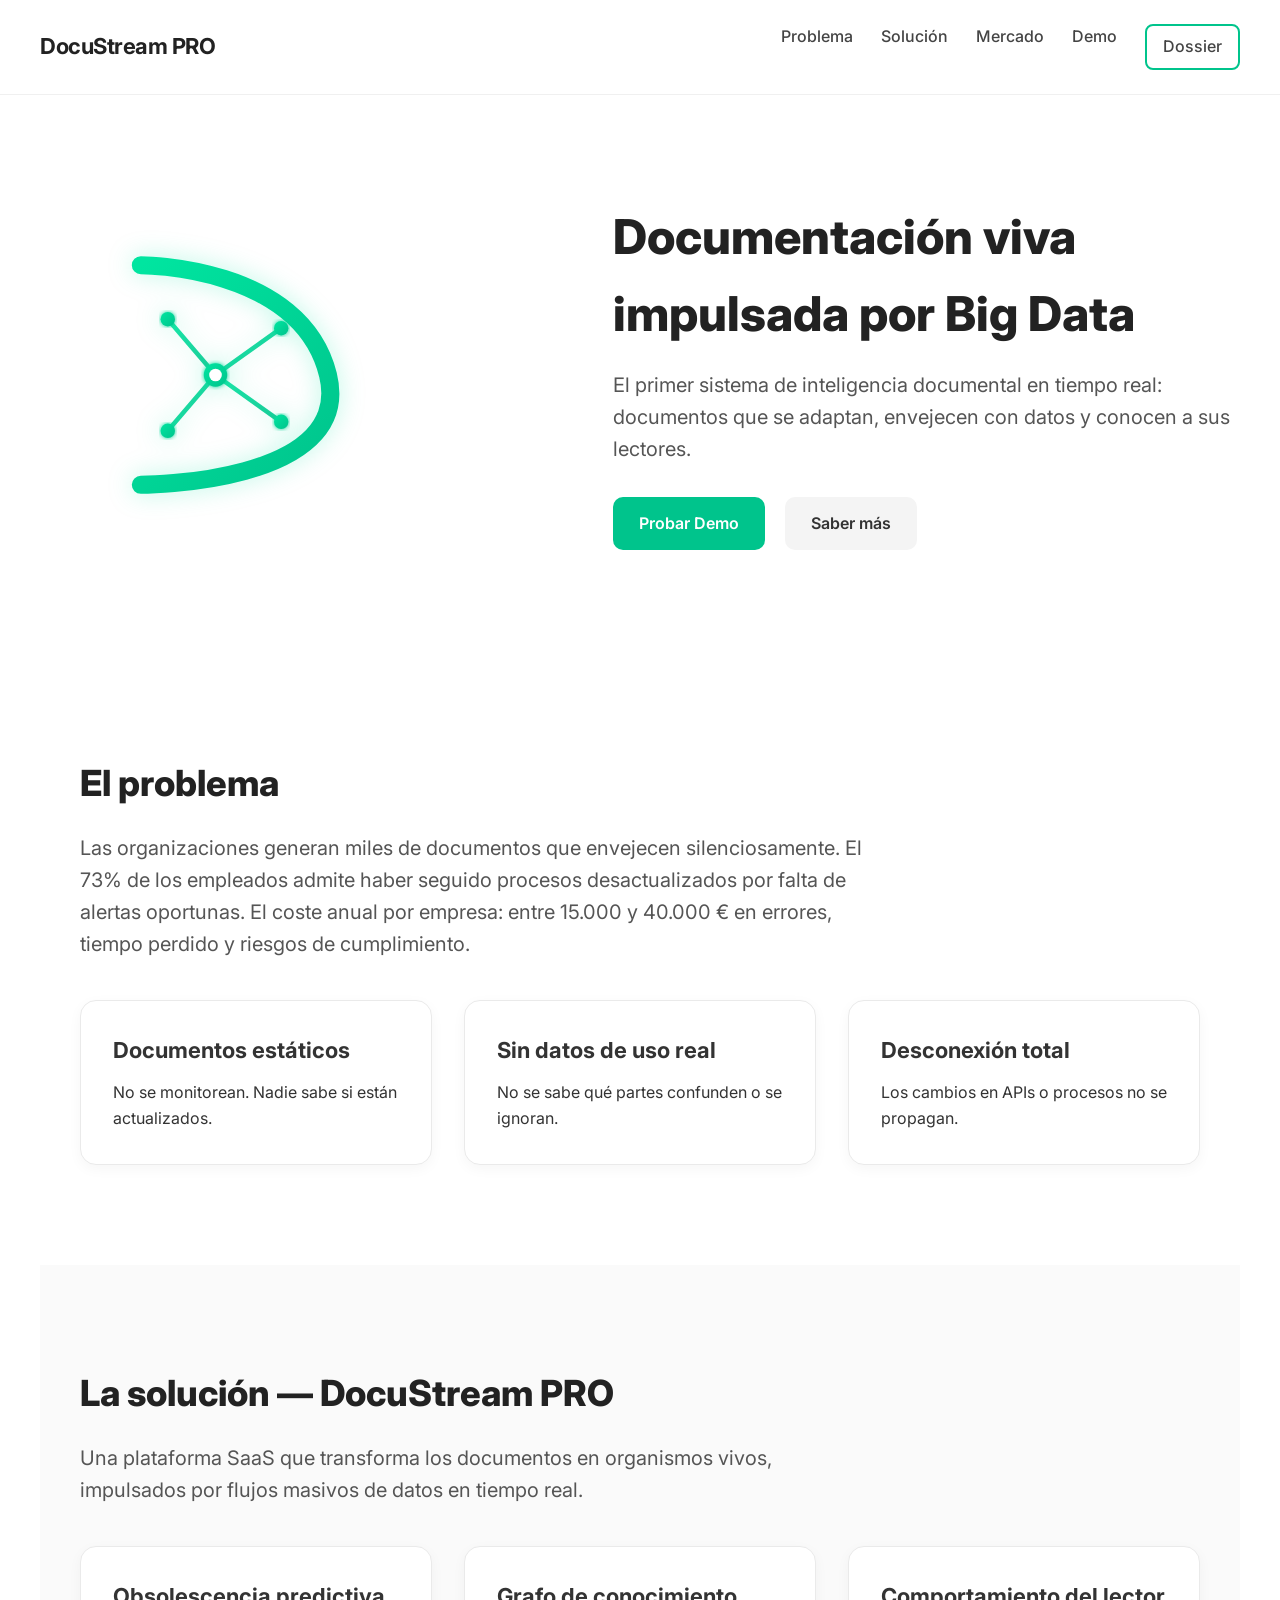
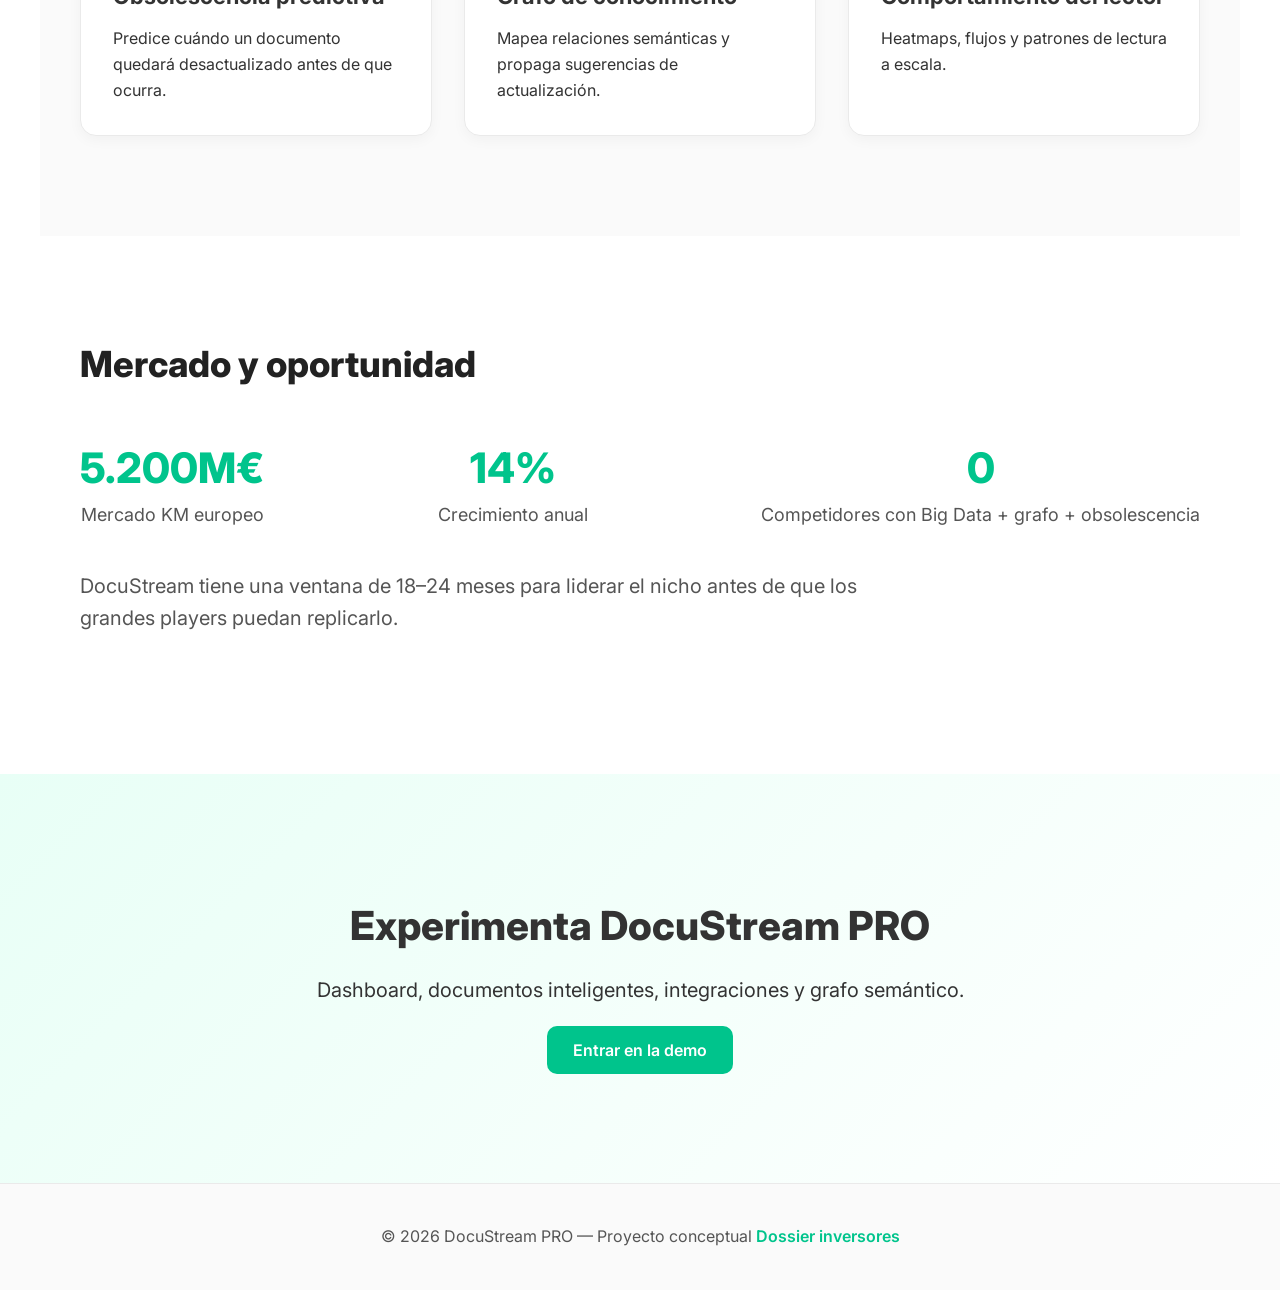
==== commit edee7cce: "Update index.html" ====
--- a/index.html
+++ b/index.html
@@ -3,108 +3,137 @@
 <head>
     <meta charset="UTF-8">
     <meta name="viewport" content="width=device-width, initial-scale=1.0">
-    <meta property="og:image" content="https://marisalozan-dev.github.io/docustream-web/assets/images/og-docustream.png">
-    <meta property="og:title" content="Documentación viva impulsada por Big Data">
-    <meta property="og:description" content="Sistema conceptual que combina Big Data, grafos semánticos y análisis de comportamiento lector.">
-    <meta property="og:type" content="website">
     <title>DocuStream PRO — Inteligencia Documental en Tiempo Real</title>
+
     <link rel="stylesheet" href="assets/css/style-landing.css">
     <link href="https://fonts.googleapis.com/css2?family=Inter:wght@300;400;500;600;700&display=swap" rel="stylesheet">
-    <style>
-        .hero-visual svg { width:100%;height:auto;max-width:700px; }
-        @keyframes dash { to { stroke-dashoffset:-80; } }
-        @keyframes float { 0%,100%{transform:translateY(0)} 50%{transform:translateY(-15px)} }
-        .flow-line { stroke-dasharray:18 12;animation:dash 2s linear infinite; }
-        .floating { animation:float 4s ease-in-out infinite; }
-    </style>
 </head>
 
 <body>
 
-<header class="header">
-    <div class="logo">DocuStream PRO</div>
-    <nav class="nav">
-        <a href="#problema">Problema</a>
-        <a href="#solucion">Solución</a>
-        <a href="#mercado">Mercado</a>
-        <a href="#demo">Demo</a>
-        <a href="dossier.html" class="btn-outline">Dossier</a>
-    </nav>
-</header>
+    <!-- ================= HEADER ================= -->
+    <header class="header">
+        <div class="logo">DocuStream PRO</div>
+        <nav class="nav">
+            <a href="#problema">Problema</a>
+            <a href="#solucion">Solución</a>
+            <a href="#mercado">Mercado</a>
+            <a href="#demo">Demo</a>
+            <a href="dossier.html" class="btn-outline">Dossier</a>
+        </nav>
+    </header>
 
-<section class="hero">
+    <!-- ================= HERO ================= -->
+    <section class="hero">
 
-    <!-- LOGO DARK A LA IZQUIERDA -->
-    <div class="hero-visual fade-in">
-        <img src="assets/images/logo-dark.svg" alt="DocuStream PRO Logo" class="hero-logo">
-    </div>
+        <!-- VISUAL IZQUIERDA -->
+        <div class="hero-visual fade-in">
+            <img src="assets/images/logo-dark.svg" alt="DocuStream PRO Logo" class="hero-logo">
+        </div>
 
-    <!-- TEXTO A LA DERECHA -->
-    <div class="hero-content fade-in">
-        <h1>Documentación viva impulsada por Big Data</h1>
-        <p>
-            El primer sistema de inteligencia documental en tiempo real:
-            documentos que se adaptan, envejecen con datos y conocen a sus lectores.
+        <!-- TEXTO DERECHA -->
+        <div class="hero-content fade-in">
+            <h1>Documentación viva impulsada por Big Data</h1>
+            <p class="hero-subtitle">
+                El primer sistema de inteligencia documental en tiempo real:  
+                documentos que se adaptan, envejecen con datos y conocen a sus lectores.
+            </p>
+
+            <div class="hero-buttons">
+                <a href="demo.html" class="btn-primary">Probar Demo</a>
+                <a href="#features" class="btn-secondary">Saber más</a>
+            </div>
+        </div>
+
+    </section>
+
+    <!-- ================= PROBLEMA ================= -->
+    <section id="problema" class="section">
+        <h2 class="section-title">El problema</h2>
+
+        <p class="section-text">
+            Las organizaciones generan miles de documentos que envejecen silenciosamente.  
+            El 73% de los empleados admite haber seguido procesos desactualizados por falta de alertas oportunas.  
+            El coste anual por empresa: entre 15.000 y 40.000 € en errores, tiempo perdido y riesgos de cumplimiento.
         </p>
 
-        <div class="hero-buttons">
-            <a href="demo.html" class="btn-primary">Ver demo interactiva</a>
-            <a href="dossier.html" class="btn-secondary">Dossier para inversores</a>
+        <div class="cards-3">
+            <div class="card">
+                <h3>Documentos estáticos</h3>
+                <p>No se monitorean. Nadie sabe si están actualizados.</p>
+            </div>
+            <div class="card">
+                <h3>Sin datos de uso real</h3>
+                <p>No se sabe qué partes confunden o se ignoran.</p>
+            </div>
+            <div class="card">
+                <h3>Desconexión total</h3>
+                <p>Los cambios en APIs o procesos no se propagan.</p>
+            </div>
         </div>
-    </div>
+    </section>
 
-</section>
+    <!-- ================= SOLUCIÓN ================= -->
+    <section id="solucion" class="section alt">
+        <h2 class="section-title">La solución — DocuStream PRO</h2>
 
+        <p class="section-text">
+            Una plataforma SaaS que transforma los documentos en organismos vivos,  
+            impulsados por flujos masivos de datos en tiempo real.
+        </p>
 
-<section id="problema" class="section">
-    <h2 class="section-title">El problema</h2>
-    <p class="section-text">
-        Las organizaciones generan miles de documentos que envejecen silenciosamente.
-        El 73% de los empleados admite haber seguido procesos desactualizados por falta de alertas oportunas.
-        El coste anual por empresa: entre 15.000 y 40.000 € en errores, tiempo perdido y riesgos de cumplimiento.
-    </p>
-    <div class="cards-3">
-        <div class="card"><h3>Documentos estáticos</h3><p>No se monitorean. Nadie sabe si están actualizados.</p></div>
-        <div class="card"><h3>Sin datos de uso real</h3><p>No se sabe qué partes confunden o se ignoran.</p></div>
-        <div class="card"><h3>Desconexión total</h3><p>Los cambios en APIs o procesos no se propagan.</p></div>
-    </div>
-</section>
+        <div class="cards-3">
+            <div class="card">
+                <h3>Obsolescencia predictiva</h3>
+                <p>Predice cuándo un documento quedará desactualizado antes de que ocurra.</p>
+            </div>
+            <div class="card">
+                <h3>Grafo de conocimiento</h3>
+                <p>Mapea relaciones semánticas y propaga sugerencias de actualización.</p>
+            </div>
+            <div class="card">
+                <h3>Comportamiento del lector</h3>
+                <p>Heatmaps, flujos y patrones de lectura a escala.</p>
+            </div>
+        </div>
+    </section>
 
-<section id="solucion" class="section alt">
-    <h2 class="section-title">La solución — DocuStream PRO</h2>
-    <p class="section-text">
-        Una plataforma SaaS que transforma los documentos en organismos vivos,
-        impulsados por flujos masivos de datos en tiempo real.
-    </p>
-    <div class="cards-3">
-        <div class="card"><h3>Obsolescencia predictiva</h3><p>Predice cuándo un documento quedará desactualizado antes de que ocurra.</p></div>
-        <div class="card"><h3>Grafo de conocimiento</h3><p>Mapea relaciones semánticas y propaga sugerencias de actualización.</p></div>
-        <div class="card"><h3>Comportamiento del lector</h3><p>Heatmaps, flujos y patrones de lectura a escala.</p></div>
-    </div>
-</section>
+    <!-- ================= MERCADO ================= -->
+    <section id="mercado" class="section">
+        <h2 class="section-title">Mercado y oportunidad</h2>
 
-<section id="mercado" class="section">
-    <h2 class="section-title">Mercado y oportunidad</h2>
-    <div class="metrics">
-        <div class="metric"><div class="metric-value">5.200M€</div><div class="metric-label">Mercado KM europeo</div></div>
-        <div class="metric"><div class="metric-value">14%</div><div class="metric-label">Crecimiento anual</div></div>
-        <div class="metric"><div class="metric-value">0</div><div class="metric-label">Competidores con Big Data + grafo + obsolescencia</div></div>
-    </div>
-    <p class="section-text">
-        DocuStream tiene una ventana de 18–24 meses para liderar el nicho antes de que los grandes players puedan replicarlo.
-    </p>
-</section>
+        <div class="metrics">
+            <div class="metric">
+                <div class="metric-value">5.200M€</div>
+                <div class="metric-label">Mercado KM europeo</div>
+            </div>
+            <div class="metric">
+                <div class="metric-value">14%</div>
+                <div class="metric-label">Crecimiento anual</div>
+            </div>
+            <div class="metric">
+                <div class="metric-value">0</div>
+                <div class="metric-label">Competidores con Big Data + grafo + obsolescencia</div>
+            </div>
+        </div>
 
-<section id="demo" class="cta">
-    <h2>Experimenta DocuStream PRO</h2>
-    <p>Dashboard, documentos inteligentes, integraciones y grafo semántico.</p>
-    <a href="demo.html" class="btn-primary">Entrar en la demo</a>
-</section>
+        <p class="section-text">
+            DocuStream tiene una ventana de 18–24 meses para liderar el nicho antes de que los grandes players puedan replicarlo.
+        </p>
+    </section>
 
-<footer class="footer">
-    <span>© 2026 DocuStream PRO — Proyecto conceptual</span>
-    <a href="dossier.html">Dossier inversores</a>
-</footer>
+    <!-- ================= CTA DEMO ================= -->
+    <section id="demo" class="cta">
+        <h2>Experimenta DocuStream PRO</h2>
+        <p>Dashboard, documentos inteligentes, integraciones y grafo semántico.</p>
+        <a href="demo.html" class="btn-primary">Entrar en la demo</a>
+    </section>
+
+    <!-- ================= FOOTER ================= -->
+    <footer class="footer">
+        <span>© 2026 DocuStream PRO — Proyecto conceptual</span>
+        <a href="dossier.html">Dossier inversores</a>
+    </footer>
 
 </body>
 </html>
@@ -123,3 +152,4 @@
 
 
 
+
--- a/assets/css/style-landing.css
+++ b/assets/css/style-landing.css
@@ -1,6 +1,6 @@
 /* =========================================================
-   RESET + BASE
-   ========================================================= */
+   BASE
+========================================================= */
 
 * {
     margin: 0;
@@ -10,45 +10,39 @@
 
 body {
     font-family: 'Inter', sans-serif;
+    background: #ffffff;
     color: #333;
-    background: #fff;
-    line-height: 1.5;
-}
-
-img, svg {
+    line-height: 1.6;
+}
+
+img {
     max-width: 100%;
-    height: auto;
     display: block;
 }
 
-a {
-    text-decoration: none;
-    color: inherit;
-}
-
-
-
 /* =========================================================
    HEADER
-   ========================================================= */
+========================================================= */
 
 .header {
     width: 100%;
-    padding: 20px 40px;
+    padding: 24px 40px;
     display: flex;
     justify-content: space-between;
     align-items: center;
-    background: #ffffff;
     position: sticky;
     top: 0;
-    z-index: 10;
-    border-bottom: 1px solid #eee;
+    background: #ffffffcc;
+    backdrop-filter: blur(12px);
+    z-index: 100;
+    border-bottom: 1px solid #f0f0f0;
 }
 
 .logo {
     font-size: 22px;
-    font-weight: 800;
-    color: #333;
+    font-weight: 700;
+    color: #222;
+    letter-spacing: -0.5px;
 }
 
 .nav {
@@ -57,94 +51,69 @@
 }
 
 .nav a {
-    font-size: 16px;
+    text-decoration: none;
+    color: #444;
     font-weight: 500;
-    color: #444;
     transition: 0.2s ease;
 }
 
 .nav a:hover {
-    color: #7ED7A1;
-}
-
-
-
-/* =========================================================
-   BOTONES
-   ========================================================= */
-
-.btn-primary {
-    background: #7ED7A1;
-    color: #fff;
-    padding: 14px 32px;
-    border-radius: 10px;
+    color: #00c48c;
+}
+
+.btn-outline {
+    padding: 8px 16px;
+    border: 2px solid #00c48c;
+    border-radius: 8px;
+    color: #00c48c;
     font-weight: 600;
-    display: inline-block;
-    transition: 0.2s ease;
-}
-
-.btn-primary:hover {
-    background: #6ac48f;
-}
-
-.btn-secondary {
-    background: #f2f2f2;
-    color: #333;
-    padding: 14px 32px;
-    border-radius: 10px;
-    font-weight: 600;
-    display: inline-block;
-    transition: 0.2s ease;
-}
-
-.btn-secondary:hover {
-    background: #e6e6e6;
-}
-
-
-
-/* ========================= HERO ========================= */
+    transition: 0.25s ease;
+}
+
+.btn-outline:hover {
+    background: #00c48c;
+    color: white;
+}
+
+/* =========================================================
+   HERO
+========================================================= */
 
 .hero {
     display: flex;
     align-items: center;
     justify-content: space-between;
+    padding: 100px 40px;
     gap: 60px;
-    padding: 80px 40px;
-    position: relative;
-}
-
-/* LOGO A LA IZQUIERDA */
+}
+
 .hero-visual {
-    width: 42%;
+    width: 45%;
     display: flex;
     justify-content: flex-start;
     align-items: center;
 }
 
-/* CONTROL DEL TAMAÑO DEL LOGO */
 .hero-logo {
-    width: 100%;
     max-width: 360px;
-    height: auto;
-    display: block;
-}
-
-/* TEXTO A LA DERECHA */
+    filter: drop-shadow(0 0 12px #00e5a040);
+}
+
 .hero-content {
-    width: 58%;
+    width: 55%;
 }
 
 .hero-content h1 {
     font-size: 48px;
     font-weight: 800;
-    margin-bottom: 20px;
-}
-
-.hero-content p {
+    color: #222;
+    margin-bottom: 16px;
+}
+
+.hero-subtitle {
     font-size: 20px;
+    color: #555;
     margin-bottom: 32px;
-    color: #555;
 }
 
 .hero-buttons {
@@ -152,8 +121,36 @@
     gap: 20px;
 }
 
-/* ========================= FADE-IN SUAVE ========================= */
-
+/* BOTONES PRO */
+.btn-primary {
+    background: #00c48c;
+    color: white;
+    padding: 14px 26px;
+    border-radius: 10px;
+    font-weight: 600;
+    text-decoration: none;
+    transition: 0.25s ease;
+}
+
+.btn-primary:hover {
+    background: #00a878;
+}
+
+.btn-secondary {
+    background: #f4f4f4;
+    color: #333;
+    padding: 14px 26px;
+    border-radius: 10px;
+    font-weight: 600;
+    text-decoration: none;
+    transition: 0.25s ease;
+}
+
+.btn-secondary:hover {
+    background: #e8e8e8;
+}
+
+/* ANIMACIÓN FADE SUAVE */
 .fade-in {
     opacity: 0;
     transform: translateY(20px);
@@ -167,13 +164,139 @@
     }
 }
 
-/* ========================= RESPONSIVE ========================= */
+/* =========================================================
+   SECCIONES
+========================================================= */
+
+.section {
+    padding: 100px 40px;
+    max-width: 1200px;
+    margin: auto;
+}
+
+.section.alt {
+    background: #fafafa;
+}
+
+.section-title {
+    font-size: 36px;
+    font-weight: 800;
+    margin-bottom: 20px;
+    color: #222;
+}
+
+.section-text {
+    font-size: 20px;
+    color: #555;
+    margin-bottom: 40px;
+    max-width: 800px;
+}
+
+/* =========================================================
+   CARDS
+========================================================= */
+
+.cards-3 {
+    display: grid;
+    grid-template-columns: repeat(3, 1fr);
+    gap: 32px;
+}
+
+.card {
+    background: white;
+    padding: 32px;
+    border-radius: 16px;
+    border: 1px solid #eaeaea;
+    box-shadow: 0 4px 14px #0000000a;
+    transition: 0.25s ease;
+}
+
+.card:hover {
+    transform: translateY(-6px);
+    box-shadow: 0 8px 24px #00000015;
+}
+
+.card h3 {
+    font-size: 22px;
+    font-weight: 700;
+    margin-bottom: 12px;
+}
+
+/* =========================================================
+   MÉTRICAS
+========================================================= */
+
+.metrics {
+    display: flex;
+    justify-content: space-between;
+    margin: 40px 0;
+}
+
+.metric {
+    text-align: center;
+}
+
+.metric-value {
+    font-size: 42px;
+    font-weight: 800;
+    color: #00c48c;
+}
+
+.metric-label {
+    font-size: 18px;
+    color: #555;
+}
+
+/* =========================================================
+   CTA DEMO
+========================================================= */
+
+.cta {
+    text-align: center;
+    padding: 120px 40px;
+    background: linear-gradient(135deg, #e8fff6, #ffffff);
+}
+
+.cta h2 {
+    font-size: 40px;
+    font-weight: 800;
+    margin-bottom: 16px;
+}
+
+.cta p {
+    font-size: 20px;
+    margin-bottom: 32px;
+}
+
+/* =========================================================
+   FOOTER
+========================================================= */
+
+.footer {
+    padding: 40px;
+    text-align: center;
+    background: #fafafa;
+    border-top: 1px solid #eaeaea;
+    font-size: 16px;
+    color: #555;
+}
+
+.footer a {
+    color: #00c48c;
+    font-weight: 600;
+    text-decoration: none;
+}
+
+/* =========================================================
+   RESPONSIVE
+========================================================= */
 
 @media (max-width: 900px) {
+
     .hero {
         flex-direction: column;
         text-align: center;
-        gap: 40px;
+        padding: 60px 20px;
     }
 
     .hero-visual,
@@ -185,215 +308,17 @@
         max-width: 260px;
         margin: 0 auto;
     }
-}
-
-
-/* ========================= FADE-IN SUAVE ========================= */
-
-.fade-in {
-    opacity: 0;
-    transform: translateY(20px);
-    animation: fadeInUp 1.2s ease-out forwards;
-}
-
-@keyframes fadeInUp {
-    to {
-        opacity: 1;
-        transform: translateY(0);
-    }
-}
-
-/* ========================= RESPONSIVE ========================= */
-
-@media (max-width: 900px) {
-    .hero {
+
+    .cards-3 {
+        grid-template-columns: 1fr;
+    }
+
+    .metrics {
         flex-direction: column;
-        text-align: center;
         gap: 40px;
     }
-
-    .hero-visual,
-    .hero-content {
-        width: 100%;
-    }
-
-    .hero-logo {
-        max-width: 260px;
-        margin: 0 auto;
-    }
-}
-
-
-/* ========================= FADE-IN SUAVE ========================= */
-
-.fade-in {
-    opacity: 0;
-    transform: translateY(20px);
-    animation: fadeInUp 1.2s ease-out forwards;
-}
-
-@keyframes fadeInUp {
-    to {
-        opacity: 1;
-        transform: translateY(0);
-    }
-}
-
-/* ========================= RESPONSIVE ========================= */
-
-@media (max-width: 900px) {
-    .hero {
-        flex-direction: column;
-        text-align: center;
-        gap: 40px;
-    }
-
-    .hero-visual,
-    .hero-content {
-        width: 100%;
-    }
-
-    .hero-logo {
-        max-width: 260px;
-        margin: 0 auto;
-    }
-}
-
-
-
-
-/* =========================================================
-   SECCIONES GENERALES
-   ========================================================= */
-
-section {
-    padding: 80px 40px;
-}
-
-.section-title {
-    font-size: 36px;
-    font-weight: 800;
-    text-align: center;
-    margin-bottom: 40px;
-}
-
-
-
-/* =========================================================
-   CTA PRO — Sección limpia, centrada y sin solapamientos
-   ========================================================= */
-
-.cta-pro {
-    text-align: center;
-    padding: 80px 20px;
-    background: #E6EBEE;
-}
-
-.cta-pro h2 {
-    font-size: 42px;
-    font-weight: 800;
-    color: #4A4A4A;
-    margin-bottom: 16px;
-}
-
-.cta-pro p {
-    font-size: 20px;
-    color: #4A4A4A;
-    margin-bottom: 32px;
-    line-height: 1.5;
-}
-
-.cta-pro .btn-primary {
-    display: inline-block;
-    padding: 14px 32px;
-    font-size: 20px;
-    border-radius: 10px;
-    background: #7ED7A1;
-    color: #fff;
-    font-weight: 600;
-}
-
-.cta-pro .btn-primary:hover {
-    background: #6ac48f;
-}
-
-
-
-/* =========================================================
-   FOOTER
-   ========================================================= */
-
-.footer {
-    text-align: center;
-    padding: 40px;
-    background: #f7f7f7;
-    color: #666;
-    font-size: 14px;
-}
-
-
-
-/* =========================================================
-   RESPONSIVE GENERAL
-   ========================================================= */
-
-@media (max-width: 900px) {
-
-    .header {
-        padding: 20px;
-    }
-
-    .nav {
-        gap: 18px;
-    }
-
-    .hero {
-        flex-direction: column;
-        text-align: center;
-        gap: 20px;
-        padding: 60px 20px;
-    }
-
-    .hero-content,
-    .hero-visual {
-        width: 100%;
-    }
-
-    .hero-content h1 {
-        font-size: 36px;
-    }
-
-    .hero-content p {
-        font-size: 18px;
-    }
-
-    .hero-buttons {
-        flex-direction: column;
-        gap: 16px;
-    }
-
-    .hero-visual svg {
-        max-width: 80%;
-        margin: 0 auto;
-    }
-
-    section {
-        padding: 60px 20px;
-    }
-
-    .cta-pro h2 {
-        font-size: 34px;
-    }
-
-    .cta-pro p {
-        font-size: 18px;
-    }
-
-    .cta-pro .btn-primary {
-        font-size: 18px;
-        padding: 12px 28px;
-    }
-}
-
-
-
+}
+
+
+
+
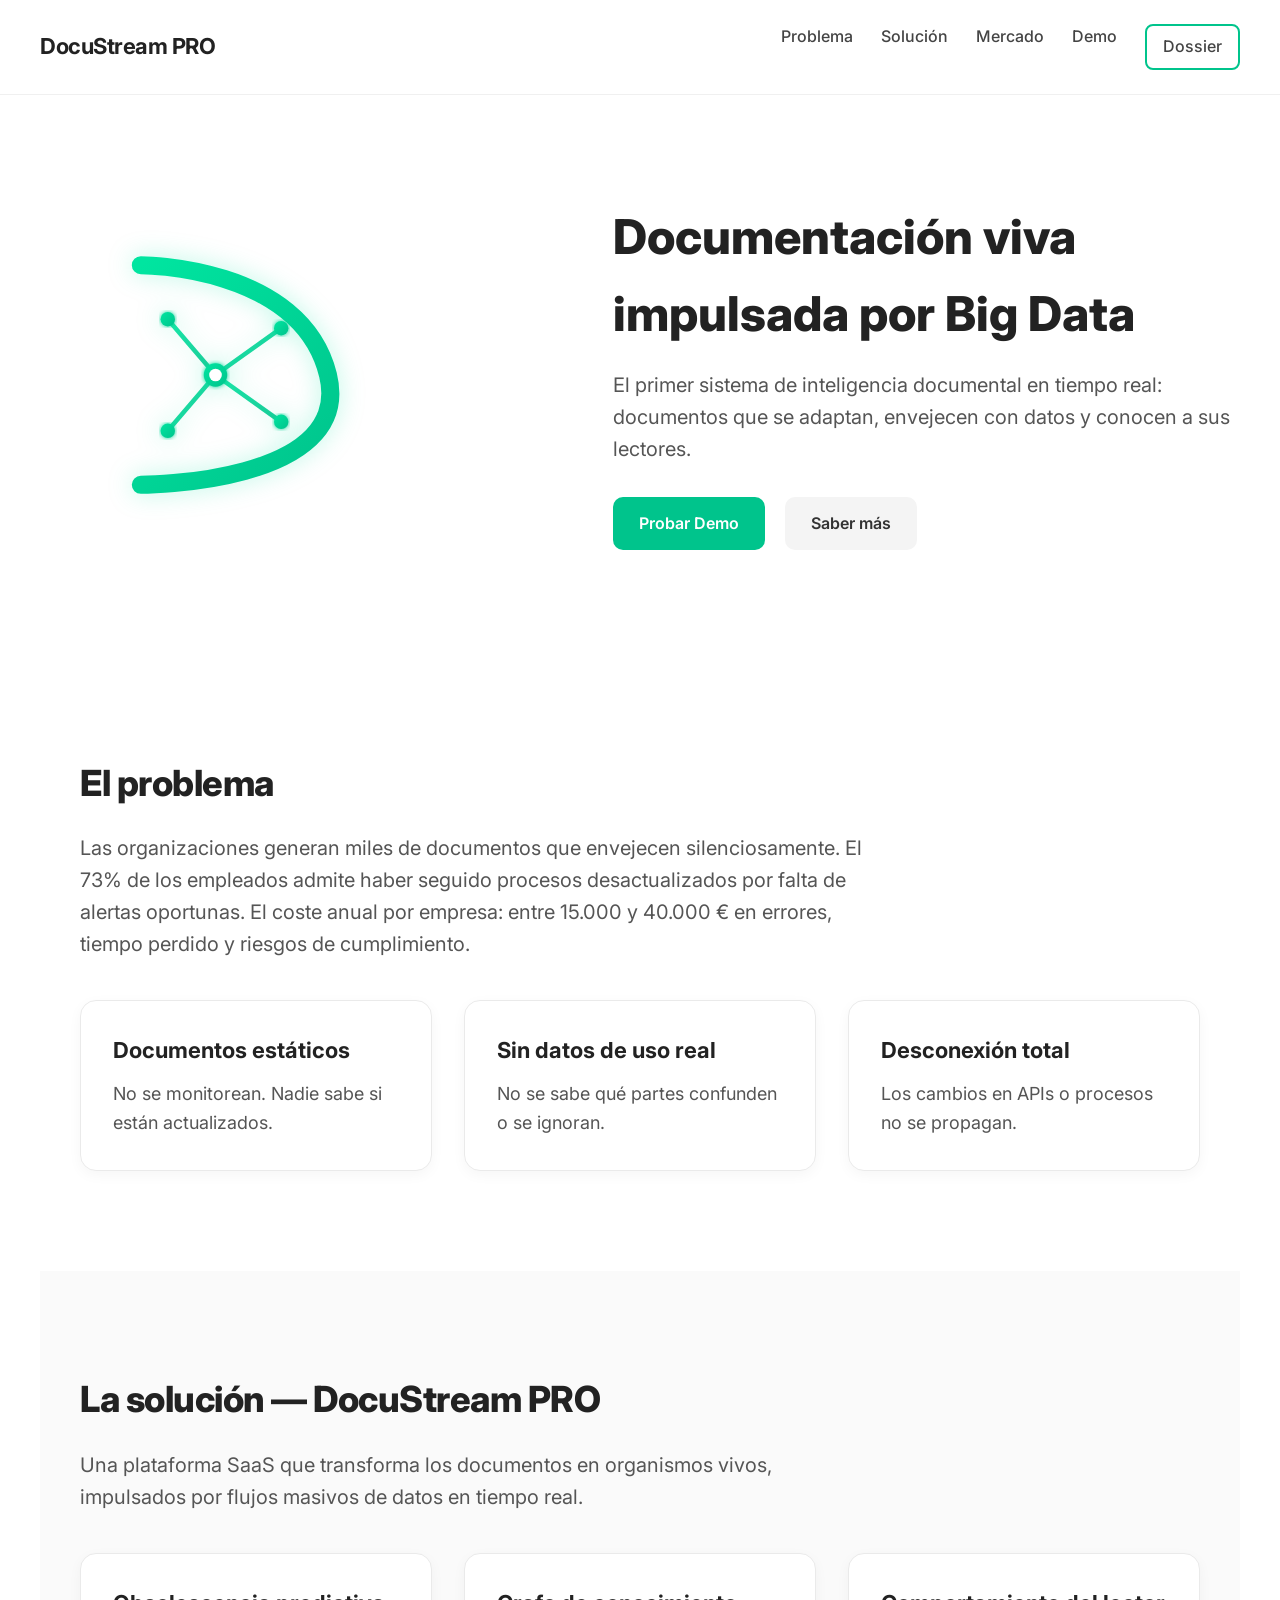
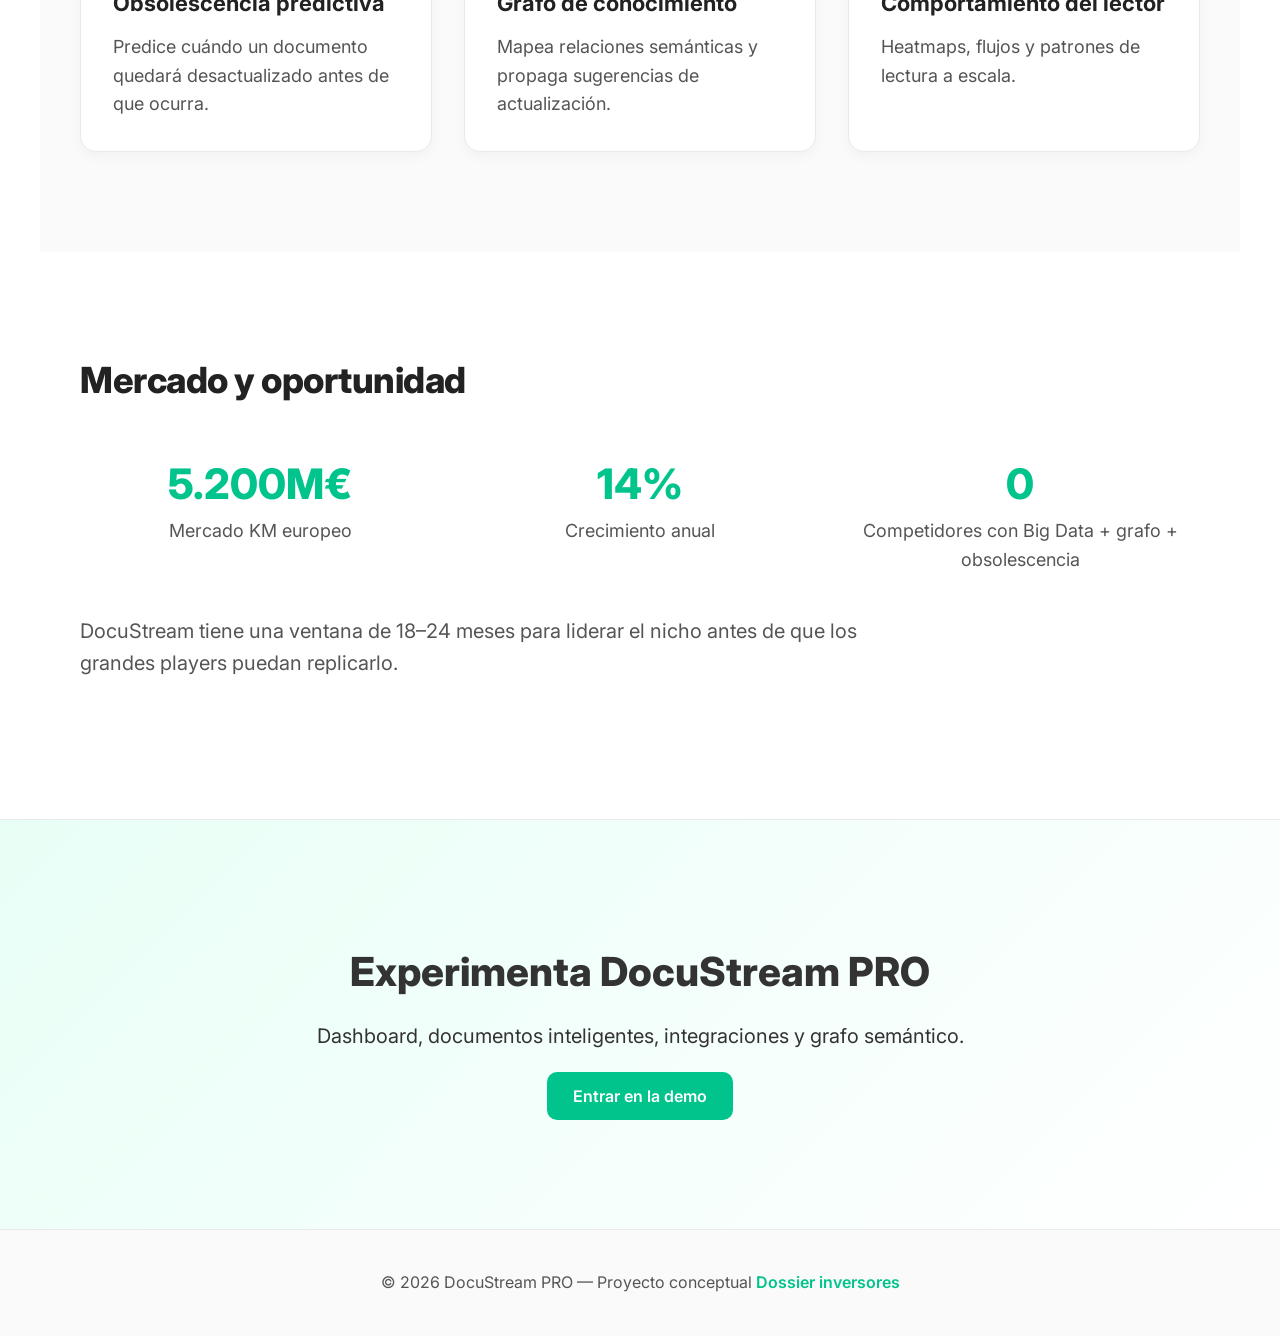
==== commit 5cb95693: "Update index.html" ====
--- a/index.html
+++ b/index.html
@@ -35,7 +35,7 @@
         <div class="hero-content fade-in">
             <h1>Documentación viva impulsada por Big Data</h1>
             <p class="hero-subtitle">
-                El primer sistema de inteligencia documental en tiempo real:  
+                El primer sistema de inteligencia documental en tiempo real:
                 documentos que se adaptan, envejecen con datos y conocen a sus lectores.
             </p>
 
@@ -47,13 +47,24 @@
 
     </section>
 
+    <!-- ================= SVG AISLADO (NO AFECTA AL CSS) ================= -->
+    <div class="hero-svg-wrapper">
+        <!-- Pega aquí tu SVG COMPLETO tal cual lo tienes -->
+        <!-- No modifiques nada del SVG -->
+        <!-- IMPORTANTE: el SVG debe ir aquí, fuera del hero -->
+        
+        <!-- === SVG ORIGINAL PEGADO AQUÍ === -->
+        <!-- (Pega tu SVG completo entre estos comentarios) -->
+        
+    </div>
+
     <!-- ================= PROBLEMA ================= -->
     <section id="problema" class="section">
         <h2 class="section-title">El problema</h2>
 
         <p class="section-text">
-            Las organizaciones generan miles de documentos que envejecen silenciosamente.  
-            El 73% de los empleados admite haber seguido procesos desactualizados por falta de alertas oportunas.  
+            Las organizaciones generan miles de documentos que envejecen silenciosamente.
+            El 73% de los empleados admite haber seguido procesos desactualizados por falta de alertas oportunas.
             El coste anual por empresa: entre 15.000 y 40.000 € en errores, tiempo perdido y riesgos de cumplimiento.
         </p>
 
@@ -78,7 +89,7 @@
         <h2 class="section-title">La solución — DocuStream PRO</h2>
 
         <p class="section-text">
-            Una plataforma SaaS que transforma los documentos en organismos vivos,  
+            Una plataforma SaaS que transforma los documentos en organismos vivos,
             impulsados por flujos masivos de datos en tiempo real.
         </p>
 
@@ -153,3 +164,4 @@
 
 
 
+
--- a/assets/css/style-landing.css
+++ b/assets/css/style-landing.css
@@ -165,13 +165,15 @@
 }
 
 /* =========================================================
-   SECCIONES
+   SECCIONES PRO
 ========================================================= */
 
 .section {
     padding: 100px 40px;
     max-width: 1200px;
     margin: auto;
+    position: relative;
+    z-index: 2;
 }
 
 .section.alt {
@@ -183,6 +185,7 @@
     font-weight: 800;
     margin-bottom: 20px;
     color: #222;
+    letter-spacing: -0.5px;
 }
 
 .section-text {
@@ -190,10 +193,11 @@
     color: #555;
     margin-bottom: 40px;
     max-width: 800px;
-}
-
-/* =========================================================
-   CARDS
+    line-height: 1.6;
+}
+
+/* =========================================================
+   CARDS PRO
 ========================================================= */
 
 .cards-3 {
@@ -220,20 +224,28 @@
     font-size: 22px;
     font-weight: 700;
     margin-bottom: 12px;
-}
-
-/* =========================================================
-   MÉTRICAS
+    color: #222;
+}
+
+.card p {
+    font-size: 18px;
+    color: #555;
+}
+
+/* =========================================================
+   MÉTRICAS PRO
 ========================================================= */
 
 .metrics {
     display: flex;
     justify-content: space-between;
     margin: 40px 0;
+    gap: 20px;
 }
 
 .metric {
     text-align: center;
+    flex: 1;
 }
 
 .metric-value {
@@ -248,13 +260,14 @@
 }
 
 /* =========================================================
-   CTA DEMO
+   CTA PRO
 ========================================================= */
 
 .cta {
     text-align: center;
     padding: 120px 40px;
     background: linear-gradient(135deg, #e8fff6, #ffffff);
+    border-top: 1px solid #eaeaea;
 }
 
 .cta h2 {
@@ -309,6 +322,10 @@
         margin: 0 auto;
     }
 
+    .section {
+        padding: 60px 20px;
+    }
+
     .cards-3 {
         grid-template-columns: 1fr;
     }
@@ -322,3 +339,4 @@
 
 
 
+
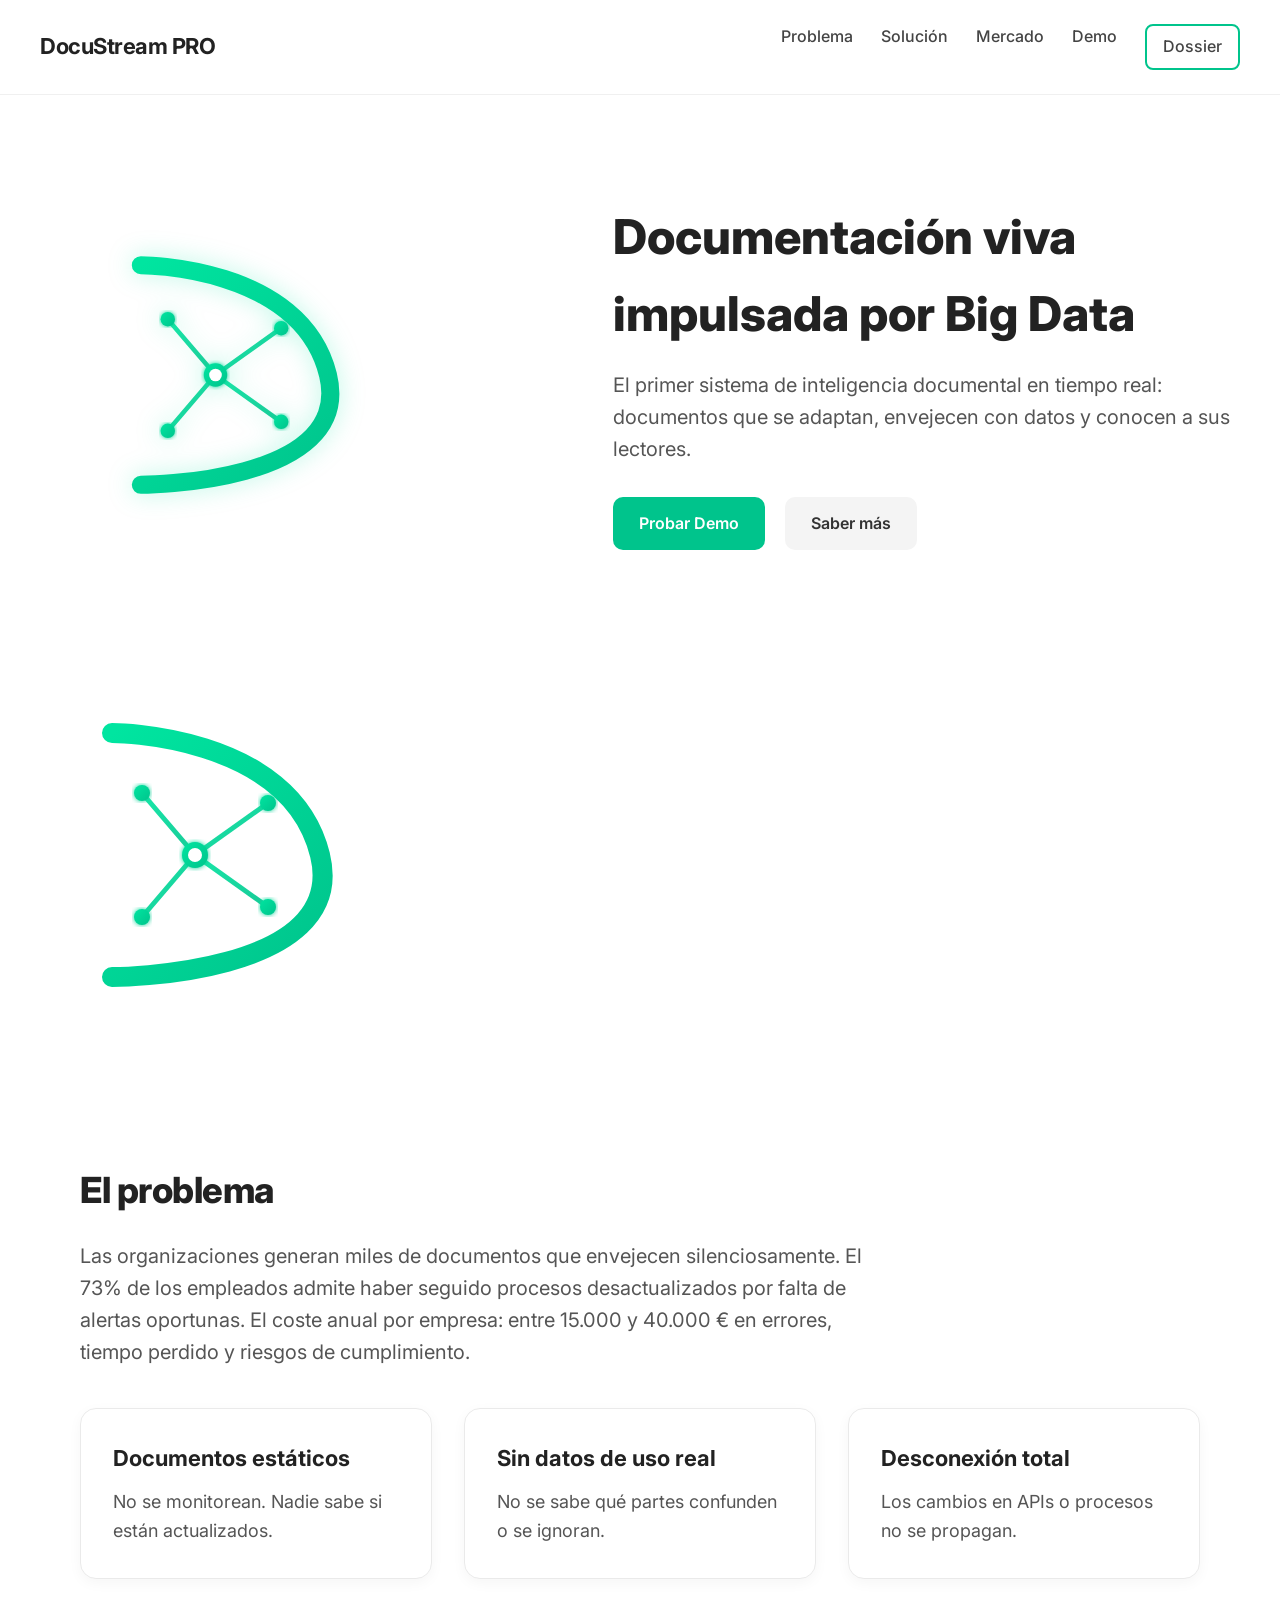
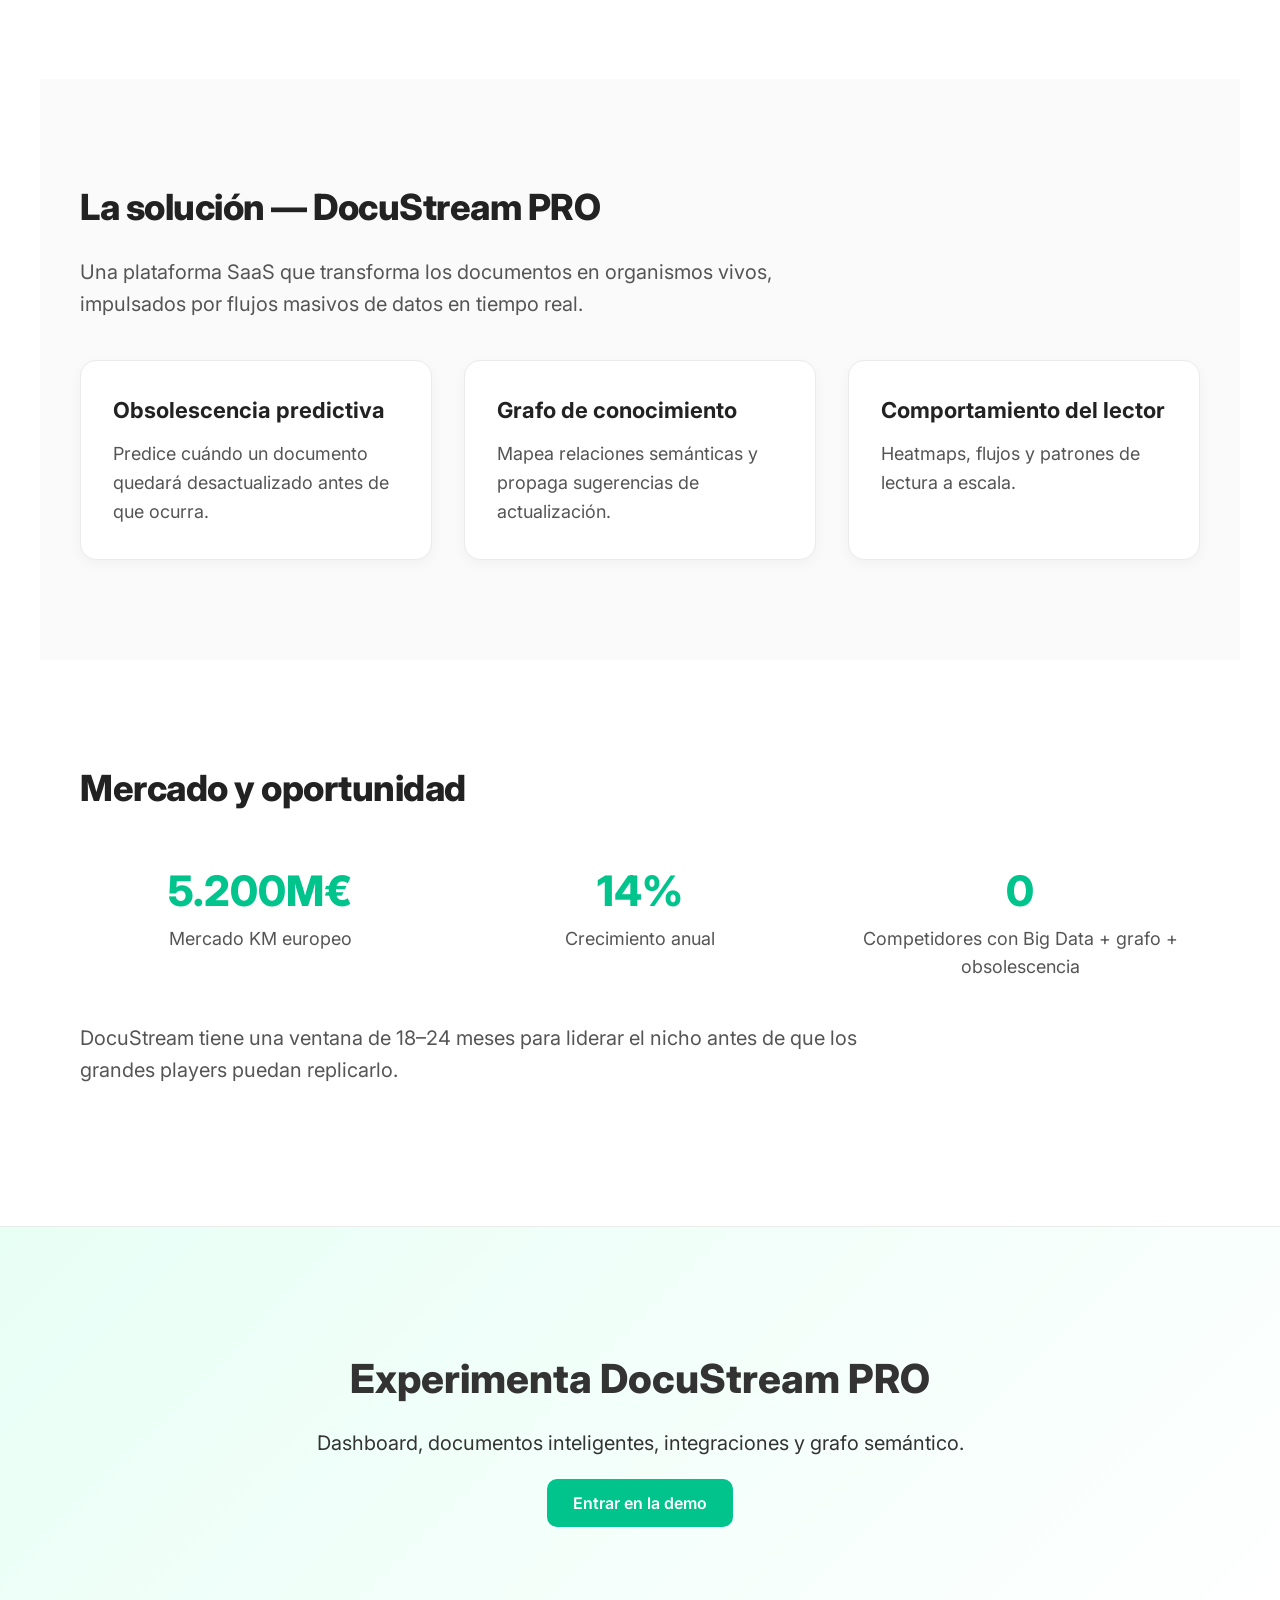
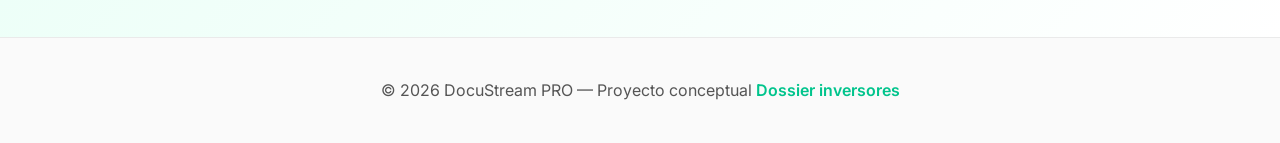
==== commit a9c6fb1f: "Update index.html" ====
--- a/index.html
+++ b/index.html
@@ -49,12 +49,44 @@
 
     <!-- ================= SVG AISLADO (NO AFECTA AL CSS) ================= -->
     <div class="hero-svg-wrapper">
-        <!-- Pega aquí tu SVG COMPLETO tal cual lo tienes -->
-        <!-- No modifiques nada del SVG -->
-        <!-- IMPORTANTE: el SVG debe ir aquí, fuera del hero -->
-        
-        <!-- === SVG ORIGINAL PEGADO AQUÍ === -->
-        <!-- (Pega tu SVG completo entre estos comentarios) -->
+     <svg xmlns="http://www.w3.org/2000/svg" viewBox="0 0 400 400" width="400" height="400">
+  <defs>
+    <linearGradient id="mintGrad" x1="0%" y1="0%" x2="100%" y2="100%">
+      <stop offset="0%" style="stop-color:#00E5A0;stop-opacity:1" />
+      <stop offset="100%" style="stop-color:#00C48C;stop-opacity:1" />
+    </linearGradient>
+    <filter id="glow">
+      <feGaussianBlur stdDeviation="2.5" result="coloredBlur"/>
+      <feMerge>
+        <feMergeNode in="coloredBlur"/>
+        <feMergeNode in="SourceGraphic"/>
+      </feMerge>
+    </filter>
+  </defs>
+  <!-- Backbone: vertical bar on left -->
+  <line x1="112" y1="78" x2="112" y2="322" stroke="url(#mintGrad)" stroke-width="20" stroke-linecap="round"/>
+  <!-- D arc -->
+  <path d="M112,78 C112,78 290,78 320,200 C350,322 112,322 112,322"
+        fill="none"
+        stroke="url(#mintGrad)"
+        stroke-width="20"
+        stroke-linecap="round"
+        stroke-linejoin="round"/>
+  <!-- Network lines from center hub -->
+  <line x1="195" y1="200" x2="142" y2="138" stroke="url(#mintGrad)" stroke-width="5" stroke-linecap="round" opacity="0.9"/>
+  <line x1="195" y1="200" x2="268" y2="148" stroke="url(#mintGrad)" stroke-width="5" stroke-linecap="round" opacity="0.9"/>
+  <line x1="195" y1="200" x2="142" y2="262" stroke="url(#mintGrad)" stroke-width="5" stroke-linecap="round" opacity="0.9"/>
+  <line x1="195" y1="200" x2="268" y2="252" stroke="url(#mintGrad)" stroke-width="5" stroke-linecap="round" opacity="0.9"/>
+  <!-- Center hub -->
+  <circle cx="195" cy="200" r="13" fill="url(#mintGrad)" filter="url(#glow)"/>
+  <circle cx="195" cy="200" r="7" fill="white"/>
+  <!-- Satellite nodes -->
+  <circle cx="142" cy="138" r="8" fill="url(#mintGrad)" filter="url(#glow)"/>
+  <circle cx="268" cy="148" r="8" fill="url(#mintGrad)" filter="url(#glow)"/>
+  <circle cx="142" cy="262" r="8" fill="url(#mintGrad)" filter="url(#glow)"/>
+  <circle cx="268" cy="252" r="8" fill="url(#mintGrad)" filter="url(#glow)"/>
+</svg>
+
         
     </div>
 
